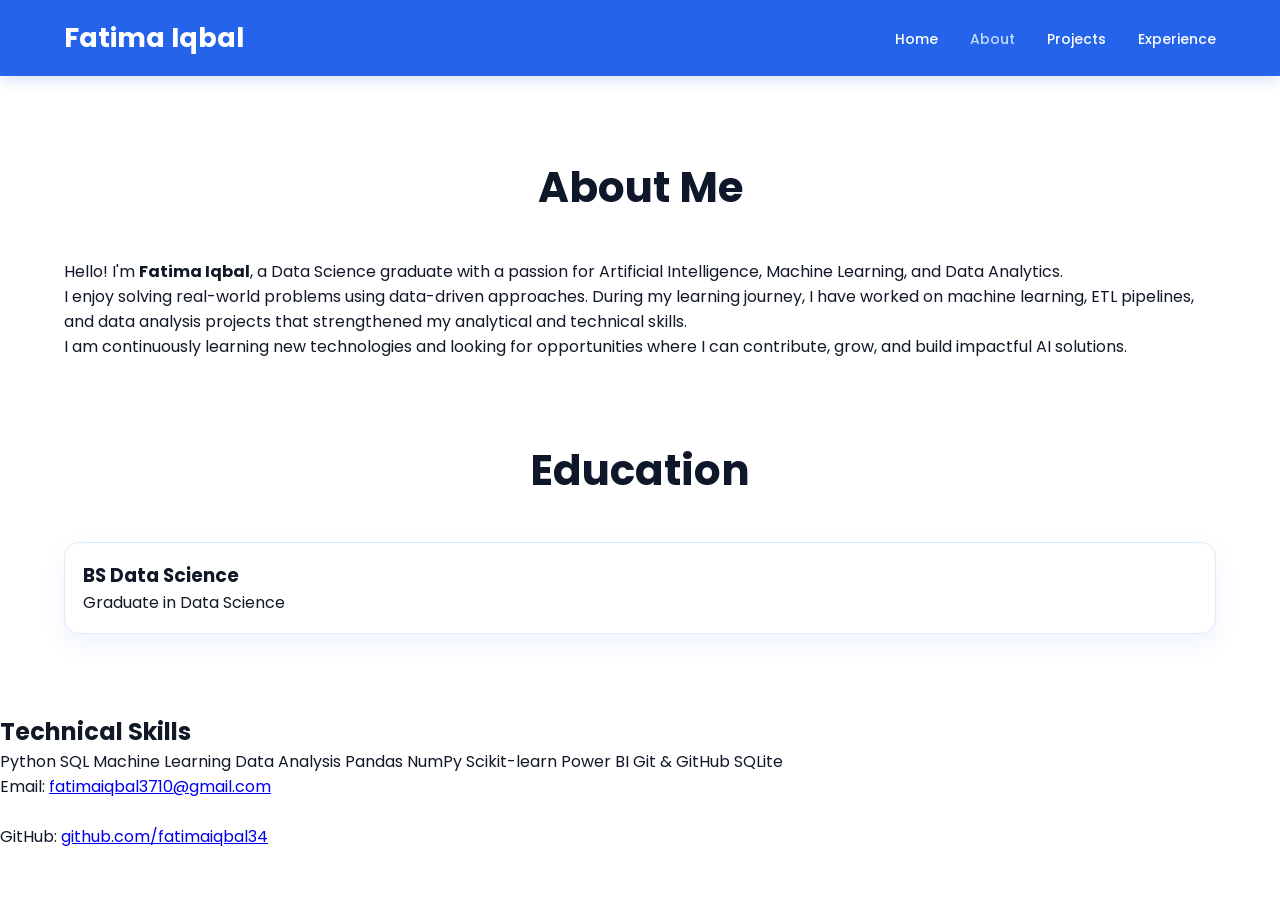
==== about.html @ f4e761d4 "Update about.html" ====
<!DOCTYPE html>
<html lang="en">
<head>
    <meta charset="UTF-8">
    <meta name="viewport" content="width=device-width, initial-scale=1.0">

    <title>About | Fatima Iqbal</title>

    <link rel="stylesheet" href="style.css">
</head>

<body>

<!-- ================= HEADER ================= -->

<header>
    <nav>

        <h2 class="logo">Fatima Iqbal</h2>

        <ul>
            <li>
                <a href="index.html">Home</a>
            </li>

            <li>
                <a href="about.html" class="active">About</a>
            </li>

            <li>
                <a href="projects.html">Projects</a>
            </li>

            <li>
                <a href="experience.html">Experience</a>
            </li>
        </ul>

    </nav>
</header>


<!-- ================= ABOUT ================= -->

<section class="about">

    <div class="about-content">

        <h1>About Me</h1>

        <p>
            Hello! I'm <strong>Fatima Iqbal</strong>, a Data Science graduate
            with a passion for Artificial Intelligence, Machine Learning,
            and Data Analytics.
        </p>

        <p>
            I enjoy solving real-world problems using data-driven approaches.
            During my learning journey, I have worked on machine learning,
            ETL pipelines, and data analysis projects that strengthened
            my analytical and technical skills.
        </p>

        <p>
            I am continuously learning new technologies and looking for
            opportunities where I can contribute, grow, and build impactful
            AI solutions.
        </p>

    </div>

</section>


<!-- ================= EDUCATION ================= -->

<section class="education">

    <h2>Education</h2>

    <div class="info-box">

        <h3>BS Data Science</h3>

        <p>Graduate in Data Science</p>

    </div>

</section>


<!-- ================= SKILLS ================= -->

<section class="skills-section">

    <h2>Technical Skills</h2>

    <div class="skill-container">

        <span>Python</span>
        <span>SQL</span>
        <span>Machine Learning</span>
        <span>Data Analysis</span>
        <span>Pandas</span>
        <span>NumPy</span>
        <span>Scikit-learn</span>
        <span>Power BI</span>
        <span>Git &amp; GitHub</span>
        <span>SQLite</span>

    </div>

</section>


<!-- ================= FOOTER ================= -->

<footer>

    <p>
        Email:
        <a href="mailto:fatimaiqbal3710@gmail.com">
            fatimaiqbal3710@gmail.com
        </a>

        <br><br>

        GitHub:
        <a href="https://github.com/fatimaiqbal34" target="_blank">
            github.com/fatimaiqbal34
        </a>
    </p>

</footer>

</body>
</html>
---- style.css ----
/* =====================================================
   FATIMA IQBAL - PORTFOLIO STYLE.CSS
   Clean Blue & White Professional Theme
===================================================== */

/* ================= GOOGLE FONT ================= */

@import url('https://fonts.googleapis.com/css2?family=Poppins:wght@300;400;500;600;700&display=swap');


/* ================= RESET ================= */

* {
    margin: 0;
    padding: 0;
    box-sizing: border-box;
    font-family: 'Poppins', sans-serif;
}

html {
    scroll-behavior: smooth;
}

body {
    background: #ffffff;
    color: #111827;
}


/* =====================================================
   NAVBAR
===================================================== */

header {
    background: #2563eb;
    position: sticky;
    top: 0;
    z-index: 1000;
    box-shadow: 0 3px 15px rgba(37, 99, 235, 0.20);
}

nav {
    width: 90%;
    max-width: 1200px;
    margin: auto;

    display: flex;
    justify-content: space-between;
    align-items: center;

    padding: 18px 0;
}

.logo {
    color: #ffffff;
    font-size: 27px;
    font-weight: 700;
    white-space: nowrap;
}

/* Navigation links */

nav ul,
.nav-links {
    display: flex;
    align-items: center;
    gap: 32px;

    list-style: none;
}

nav ul li a,
.nav-links a {
    color: #ffffff;
    text-decoration: none;
    font-weight: 500;
    font-size: 14px;

    transition: 0.3s ease;
}

nav ul li a:hover,
nav ul li a.active,
.nav-links a:hover,
.nav-links a.active {
    color: #bfdbfe;
}


/* =====================================================
   HERO
===================================================== */

.hero {
    width: 90%;
    max-width: 1200px;
    margin: 80px auto;

    display: flex;
    justify-content: space-between;
    align-items: center;

    gap: 60px;
}

.hero-text {
    flex: 1;
}

.hero-text h1 {
    font-size: 60px;
    color: #0f172a;
    margin-bottom: 15px;
}

.hero-text span {
    color: #2563eb;
}

.hero-text h3 {
    color: #475569;
    margin-bottom: 20px;
}

.hero-text p {
    color: #475569;
    line-height: 1.8;
    margin-bottom: 30px;
}


/* =====================================================
   BUTTON
===================================================== */

.btn {
    display: inline-block;

    padding: 14px 35px;

    background: #2563eb;
    color: #ffffff;

    text-decoration: none;

    border-radius: 8px;

    font-weight: 600;

    transition: 0.3s ease;
}

.btn:hover {
    background: #1d4ed8;
    transform: translateY(-2px);
}


/* =====================================================
   PROFILE
===================================================== */

.hero-image {
    display: flex;
    justify-content: center;
    align-items: center;
}

.profile-circle {
    width: 300px;
    height: 300px;

    border-radius: 50%;

    background: #2563eb;
    color: #ffffff;

    display: flex;
    justify-content: center;
    align-items: center;

    font-size: 90px;
    font-weight: bold;

    box-shadow: 0 15px 30px rgba(37, 99, 235, 0.30);
}


/* =====================================================
   GENERAL SECTIONS
===================================================== */

.featured,
.projects,
.about,
.education,
.skills,
.experience,
.why-me {
    width: 90%;
    max-width: 1200px;
    margin: 80px auto;
}

.featured h2,
.projects h1,
.about h1,
.education h2,
.skills h2,
.experience h2,
.why-me h2 {
    text-align: center;

    font-size: 42px;

    color: #0f172a;

    margin-bottom: 40px;
}


/* =====================================================
   CARDS
===================================================== */

.cards,
.project-grid {
    display: grid;

    grid-template-columns:
        repeat(auto-fit, minmax(280px, 1fr));

    gap: 30px;
}

.card,
.project-card,
.info-box {
    background: #ffffff;

    border: 1px solid #dbeafe;

    border-radius: 15px;

    padding: 18px;

    box-shadow: 0 10px 25px rgba(37, 99, 235, 0.08);

    transition: 0.3s ease;

    overflow: hidden;
}

.card:hover,
.project-card:hover {
    transform: translateY(-6px);

    box-shadow:
        0 15px 30px rgba(37, 99, 235, 0.18);
}

.card h3,
.project-card h3,
.project-card h2 {
    color: #2563eb;
    margin-bottom: 15px;
}

.card p,
.project-card p {
    color: #475569;
    line-height: 1.8;
}


/* =====================================================
   PROJECT IMAGES
===================================================== */

/*
   Images are kept at their natural 16:9 ratio.
   This prevents unnecessary cropping and keeps
   generated images looking sharp.
*/

.featured-project-image,
.project-card-image {
    width: calc(100% + 36px);

    aspect-ratio: 16 / 9;

    height: auto;

    object-fit: contain;

    object-position: center;

    display: block;

    margin: -18px -18px 18px -18px;

    border-radius: 10px;

    background: #f8fafc;
}


/* =====================================================
   WHY CHOOSE ME
===================================================== */

.why-me {
    text-align: center;
}

.why-grid {
    display: flex;

    justify-content: center;

    flex-wrap: wrap;

    gap: 30px;
}

.why-card {
    width: 320px;

    background: #ffffff;

    border: 1px solid #dbeafe;

    border-radius: 15px;

    padding: 30px;

    text-align: center;

    box-shadow:
        0 10px 25px rgba(37, 99, 235, 0.08);

    transition: 0.3s ease;
}

.why-card:hover {
    transform: translateY(-6px);

    box-shadow:
        0 15px 30px rgba(37, 99, 235, 0.18);
}

.why-card h3 {
    color: #2563eb;
    margin-bottom: 15px;
}

.why-card p {
    color: #475569;
    line-height: 1.7;
}


/* =====================================================
   PROJECT DETAIL
===================================================== */

.project-detail {
    width: 90%;
    max-width: 1000px;

    margin: 80px auto;

    text-align: center;
}

.project-detail h1 {
    font-size: 42px;

    color: #2563eb;

    margin-bottom: 20px;
}

.project-intro {
    max-width: 750px;

    margin: 0 auto 40px;

    color: #475569;

    line-height: 1.8;
}

.project-box {
    max-width: 900px;

    margin: 30px auto;

    padding: 35px;

    background: #ffffff;

    border: 1px solid #dbeafe;

    border-radius: 15px;

    box-shadow:
        0 10px 25px rgba(37, 99, 235, 0.08);

    text-align: left;
}

.project-box h2 {
    color: #2563eb;
    margin-bottom: 15px;
}

.project-box p,
.project-box li {
    color: #475569;
    line-height: 1.8;
}

.project-box ul {
    padding-left: 20px;
}

.project-box li {
    margin-bottom: 10px;
}


/* =====================================================
   SKILLS
===================================================== */

.skills {
    display: flex;

    flex-wrap: wrap;

    gap: 12px;

    margin-top: 15px;
}

.skills span {
    background: #2563eb;

    color: #ffffff;

    padding: 8px 15px;

    border-radius: 25px;

    font-size: 13px;

    font-weight: 500;
}


/* =====================================================
   PROJECT BUTTONS
===================================================== */

.project-buttons {
    display: flex;

    justify-content: center;

    align-items: center;

    gap: 20px;

    margin: 40px auto;
}

.project-buttons .btn {
    min-width: 210px;

    text-align: center;
}


/* =====================================================
   EXPERIENCE PAGE
===================================================== */

.experience-section {
    width: 90%;
    max-width: 1100px;

    margin: 0 auto;

    padding: 70px 0 80px;
}


/* Experience heading */

.section-heading {
    text-align: center;

    margin-bottom: 45px;
}

.section-heading h1 {
    font-size: 40px;

    font-weight: 700;

    color: #0f172a;

    margin-bottom: 10px;
}

.section-heading p {
    color: #6b7280;

    font-size: 15px;

    line-height: 1.7;

    max-width: 650px;

    margin: 0 auto;
}


/* Experience cards */

.experience-container {
    display: flex;

    flex-direction: column;

    gap: 24px;
}

.experience-card {
    background: #ffffff;

    padding: 28px 30px;

    border-radius: 15px;

    border: 1px solid #dbeafe;

    border-left: 4px solid #2563eb;

    box-shadow:
        0 8px 22px rgba(37, 99, 235, 0.07);

    transition: 0.3s ease;
}

.experience-card:hover {
    transform: translateY(-4px);

    box-shadow:
        0 12px 28px rgba(37, 99, 235, 0.13);
}


/* Experience card top */

.experience-top {
    display: flex;

    justify-content: space-between;

    align-items: flex-start;

    gap: 20px;

    margin-bottom: 16px;
}

.experience-top h2 {
    font-size: 21px;

    font-weight: 600;

    color: #111827;

    margin-bottom: 5px;
}

.experience-top h3 {
    font-size: 14px;

    font-weight: 500;

    color: #2563eb;
}

.experience-date {
    background: #eff6ff;

    color: #2563eb;

    padding: 6px 13px;

    border-radius: 20px;

    font-size: 12px;

    white-space: nowrap;
}


/* Experience text */

.experience-intro {
    color: #4b5563;

    font-size: 14px;

    line-height: 1.8;

    margin-bottom: 18px;
}

.experience-card h4 {
    color: #111827;

    font-size: 15px;

    margin-bottom: 9px;
}

.experience-card ul {
    padding-left: 19px;

    margin-bottom: 20px;
}

.experience-card li {
    color: #4b5563;

    font-size: 13px;

    line-height: 1.75;

    margin-bottom: 5px;
}


/* Experience skills */

.experience-card .skills {
    display: flex;

    flex-wrap: wrap;

    gap: 7px;

    margin-top: 5px;
}

.experience-card .skills span {
    background: #eff6ff;

    color: #2563eb;

    padding: 5px 11px;

    border-radius: 20px;

    font-size: 11px;
}


/* =====================================================
   EXPERIENCE FOOTER
===================================================== */

.experience-footer {
    background: #2563eb;

    color: #ffffff;

    padding: 42px 8% 18px;

    margin-top: 20px;
}

.experience-footer p,
.experience-footer h2,
.experience-footer h3 {
    color: #ffffff;
}

.experience-footer a {
    color: #ffffff;

    text-decoration: none;
}

.experience-footer a:hover {
    color: #dbeafe;
}

.experience-footer .footer-bottom {
    border-top:
        1px solid rgba(255, 255, 255, 0.35);
}

.experience-footer .footer-bottom p {
    color: #ffffff;
}


/* =====================================================
   RESPONSIVE
===================================================== */

@media (max-width: 768px) {

    /* Navbar */

    nav {
        flex-direction: column;

        gap: 12px;

        padding: 15px 0;
    }

    .logo {
        font-size: 24px;
    }

    nav ul,
    .nav-links {
        gap: 18px;

        flex-wrap: wrap;

        justify-content: center;
    }

    nav ul li a,
    .nav-links a {
        font-size: 13px;
    }


    /* Hero */

    .hero {
        flex-direction: column;

        text-align: center;

        margin: 55px auto;
    }

    .hero-text h1 {
        font-size: 42px;
    }

    .profile-circle {
        width: 220px;

        height: 220px;

        font-size: 70px;
    }


    /* Sections */

    .featured,
    .projects,
    .about,
    .education,
    .skills,
    .experience,
    .why-me {
        width: 90%;

        margin: 60px auto;
    }

    .featured h2,
    .projects h1,
    .about h1,
    .education h2,
    .skills h2,
    .experience h2,
    .why-me h2 {
        font-size: 34px;
    }


    /* Cards */

    .cards,
    .project-grid {
        grid-template-columns: 1fr;
    }


    /* Project images */

    .featured-project-image,
    .project-card-image {
        width: calc(100% + 36px);

        aspect-ratio: 16 / 9;

        height: auto;
    }


    /* =====================================================
   EXPERIENCE PAGE
===================================================== */

.experience-section {
    width: 90%;
    max-width: 1100px;
    margin: 0 auto;
    padding: 70px 0 80px;
}


/* ================= EXPERIENCE HEADER ================= */

.section-heading {
    text-align: center;
    margin-bottom: 45px;
}

.section-heading h1 {
    font-size: 40px;
    font-weight: 700;
    color: #0f172a;
    margin-bottom: 10px;
}

.section-heading p {
    color: #6b7280;
    font-size: 15px;
    line-height: 1.7;
    max-width: 650px;
    margin: 0 auto;
}


/* ================= EXPERIENCE CARDS ================= */

.experience-container {
    display: flex;
    flex-direction: column;
    gap: 24px;
}

.experience-card {
    background: #ffffff;
    padding: 28px 30px;
    border-radius: 15px;

    border: 1px solid #dbeafe;
    border-left: 4px solid #2563eb;

    box-shadow: 0 8px 22px rgba(37, 99, 235, 0.07);

    transition: 0.3s ease;
}

.experience-card:hover {
    transform: translateY(-4px);
    box-shadow: 0 12px 28px rgba(37, 99, 235, 0.13);
}


/* ================= CARD TOP ================= */

.experience-top {
    display: flex;
    justify-content: space-between;
    align-items: flex-start;

    gap: 20px;
    margin-bottom: 16px;
}

.experience-top h2 {
    font-size: 21px;
    font-weight: 600;
    color: #111827;
    margin-bottom: 5px;
}

.experience-top h3 {
    font-size: 14px;
    font-weight: 500;
    color: #2563eb;
}

.experience-date {
    background: #eff6ff;
    color: #2563eb;

    padding: 6px 13px;

    border-radius: 20px;

    font-size: 12px;
    white-space: nowrap;
}


/* ================= EXPERIENCE TEXT ================= */

.experience-intro {
    color: #4b5563;
    font-size: 14px;
    line-height: 1.8;
    margin-bottom: 18px;
}

.experience-card h4 {
    color: #111827;
    font-size: 15px;
    margin-bottom: 9px;
}

.experience-card ul {
    padding-left: 19px;
    margin-bottom: 20px;
}

.experience-card li {
    color: #4b5563;
    font-size: 13px;
    line-height: 1.75;
    margin-bottom: 5px;
}


/* ================= EXPERIENCE SKILLS ================= */

.experience-card .skills {
    display: flex;
    flex-wrap: wrap;
    gap: 7px;
    margin-top: 5px;
}

.experience-card .skills span {
    background: #eff6ff;
    color: #2563eb;

    padding: 5px 11px;

    border-radius: 20px;

    font-size: 11px;
}


/* =====================================================
   EXPERIENCE FOOTER
===================================================== */

.experience-footer {
    background: #2563eb !important;
    color: #ffffff !important;

    padding: 42px 8% 18px;
    margin-top: 20px;
}

.experience-footer h2,
.experience-footer h3,
.experience-footer p,
.experience-footer span {
    color: #ffffff !important;
}

.experience-footer a {
    color: #ffffff !important;
    text-decoration: none;
}

.experience-footer a:hover {
    color: #dbeafe !important;
}

.experience-footer .footer-bottom {
    border-top: 1px solid rgba(255, 255, 255, 0.35);
}

.experience-footer .footer-bottom p {
    color: #ffffff !important;
}


/* =====================================================
   EXPERIENCE PAGE - HEADER NAVIGATION
===================================================== */

header nav ul li a,
header .nav-links a {
    color: #ffffff !important;
}

header nav ul li a:hover,
header nav ul li a.active,
header .nav-links a:hover,
header .nav-links a.active {
    color: #ffffff !important;
}


/* =====================================================
   EXPERIENCE MOBILE
===================================================== */

@media (max-width: 700px) {

    .experience-section {
        width: 90%;
        padding: 55px 0 65px;
    }

    .section-heading h1 {
        font-size: 34px;
    }

    .experience-card {
        padding: 23px;
    }

    .experience-top {
        flex-direction: column;
    }

    .experience-date {
        align-self: flex-start;
    }

    .experience-footer {
        padding: 35px 20px 18px;
    }
}
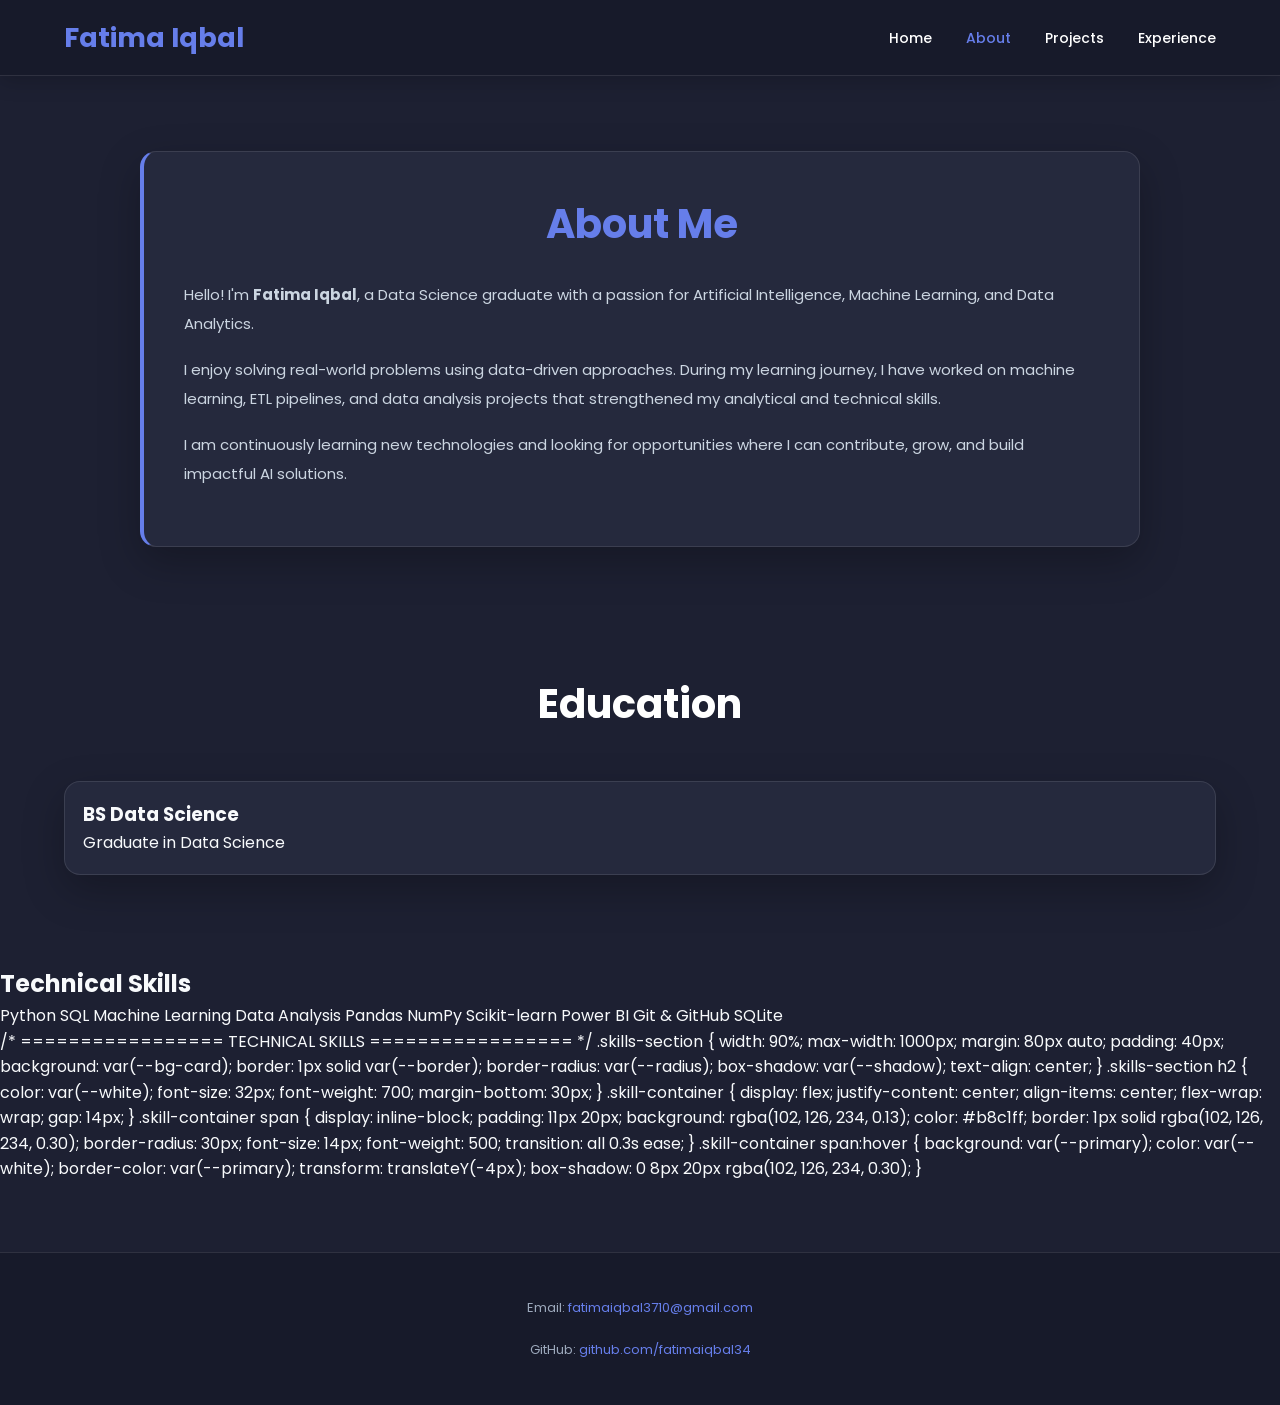
==== commit e6e45fe4: "Update about.html" ====
--- a/about.html
+++ b/about.html
@@ -111,6 +111,76 @@
     </div>
 
 </section>
+    /* ================= TECHNICAL SKILLS ================= */
+
+.skills-section {
+    width: 90%;
+    max-width: 1000px;
+
+    margin: 80px auto;
+
+    padding: 40px;
+
+    background: var(--bg-card);
+
+    border: 1px solid var(--border);
+    border-radius: var(--radius);
+
+    box-shadow: var(--shadow);
+
+    text-align: center;
+}
+
+.skills-section h2 {
+    color: var(--white);
+
+    font-size: 32px;
+    font-weight: 700;
+
+    margin-bottom: 30px;
+}
+
+.skill-container {
+    display: flex;
+
+    justify-content: center;
+    align-items: center;
+
+    flex-wrap: wrap;
+
+    gap: 14px;
+}
+
+.skill-container span {
+    display: inline-block;
+
+    padding: 11px 20px;
+
+    background: rgba(102, 126, 234, 0.13);
+
+    color: #b8c1ff;
+
+    border: 1px solid rgba(102, 126, 234, 0.30);
+
+    border-radius: 30px;
+
+    font-size: 14px;
+    font-weight: 500;
+
+    transition: all 0.3s ease;
+}
+
+.skill-container span:hover {
+    background: var(--primary);
+
+    color: var(--white);
+
+    border-color: var(--primary);
+
+    transform: translateY(-4px);
+
+    box-shadow: 0 8px 20px rgba(102, 126, 234, 0.30);
+}
 
 
 <!-- ================= FOOTER ================= -->
--- a/style.css
+++ b/style.css
@@ -1,11 +1,37 @@
 /* =====================================================
-   FATIMA IQBAL - PORTFOLIO STYLE.CSS
-   Clean Blue & White Professional Theme
+   FATIMA IQBAL - DATA SCIENCE / AI PORTFOLIO
+   DARK NAVY + BLUE/PURPLE MODERN THEME
 ===================================================== */
 
 /* ================= GOOGLE FONT ================= */
 
 @import url('https://fonts.googleapis.com/css2?family=Poppins:wght@300;400;500;600;700&display=swap');
+
+
+/* ================= ROOT ================= */
+
+:root {
+    --bg: #1d2032;
+    --bg-dark: #171a2a;
+    --bg-card: #25293d;
+    --bg-card-hover: #2b3047;
+
+    --primary: #667eea;
+    --primary-dark: #586ed8;
+    --secondary: #8b7cf6;
+
+    --white: #ffffff;
+    --text: #f8fafc;
+    --text-light: #cbd5e1;
+    --text-muted: #9ca8bb;
+
+    --border: rgba(255, 255, 255, 0.10);
+
+    --shadow: 0 15px 40px rgba(0, 0, 0, 0.25);
+    --shadow-blue: 0 15px 35px rgba(102, 126, 234, 0.18);
+
+    --radius: 16px;
+}
 
 
 /* ================= RESET ================= */
@@ -22,21 +48,24 @@
 }
 
 body {
-    background: #ffffff;
-    color: #111827;
-}
-
-
-/* =====================================================
-   NAVBAR
-===================================================== */
+    background: var(--bg);
+    color: var(--text);
+    line-height: 1.6;
+}
+
+
+/* ================= NAVBAR ================= */
 
 header {
-    background: #2563eb;
+    width: 100%;
+    background: var(--bg-dark);
     position: sticky;
     top: 0;
     z-index: 1000;
-    box-shadow: 0 3px 15px rgba(37, 99, 235, 0.20);
+
+    border-bottom: 1px solid var(--border);
+
+    box-shadow: 0 5px 20px rgba(0, 0, 0, 0.18);
 }
 
 nav {
@@ -44,37 +73,39 @@
     max-width: 1200px;
     margin: auto;
 
+    min-height: 75px;
+
     display: flex;
     justify-content: space-between;
     align-items: center;
-
-    padding: 18px 0;
 }
 
 .logo {
-    color: #ffffff;
+    color: var(--primary);
     font-size: 27px;
     font-weight: 700;
     white-space: nowrap;
 }
 
-/* Navigation links */
+
+/* Navigation */
 
 nav ul,
 .nav-links {
     display: flex;
     align-items: center;
-    gap: 32px;
+    gap: 34px;
 
     list-style: none;
 }
 
 nav ul li a,
 .nav-links a {
-    color: #ffffff;
+    color: var(--white) !important;
     text-decoration: none;
+
+    font-size: 14px;
     font-weight: 500;
-    font-size: 14px;
 
     transition: 0.3s ease;
 }
@@ -83,24 +114,25 @@
 nav ul li a.active,
 .nav-links a:hover,
 .nav-links a.active {
-    color: #bfdbfe;
-}
-
-
-/* =====================================================
-   HERO
-===================================================== */
+    color: var(--primary) !important;
+}
+
+
+/* ================= HERO ================= */
 
 .hero {
     width: 90%;
     max-width: 1200px;
-    margin: 80px auto;
+
+    min-height: 650px;
+
+    margin: 0 auto;
 
     display: flex;
     justify-content: space-between;
     align-items: center;
 
-    gap: 60px;
+    gap: 70px;
 }
 
 .hero-text {
@@ -108,59 +140,46 @@
 }
 
 .hero-text h1 {
-    font-size: 60px;
-    color: #0f172a;
-    margin-bottom: 15px;
-}
-
-.hero-text span {
-    color: #2563eb;
+    color: var(--white);
+
+    font-size: clamp(42px, 5vw, 64px);
+    font-weight: 700;
+
+    line-height: 1.12;
+
+    margin-bottom: 20px;
+}
+
+.hero-text h1 span {
+    color: var(--primary);
 }
 
 .hero-text h3 {
-    color: #475569;
+    color: var(--text-light);
+
+    font-size: 21px;
+    font-weight: 500;
+
     margin-bottom: 20px;
 }
 
 .hero-text p {
-    color: #475569;
+    max-width: 650px;
+
+    color: var(--text-muted);
+
+    font-size: 16px;
     line-height: 1.8;
+
     margin-bottom: 30px;
 }
 
 
-/* =====================================================
-   BUTTON
-===================================================== */
-
-.btn {
-    display: inline-block;
-
-    padding: 14px 35px;
-
-    background: #2563eb;
-    color: #ffffff;
-
-    text-decoration: none;
-
-    border-radius: 8px;
-
-    font-weight: 600;
-
-    transition: 0.3s ease;
-}
-
-.btn:hover {
-    background: #1d4ed8;
-    transform: translateY(-2px);
-}
-
-
-/* =====================================================
-   PROFILE
-===================================================== */
+/* ================= HERO IMAGE ================= */
 
 .hero-image {
+    flex: 1;
+
     display: flex;
     justify-content: center;
     align-items: center;
@@ -172,23 +191,63 @@
 
     border-radius: 50%;
 
-    background: #2563eb;
-    color: #ffffff;
+    background:
+        radial-gradient(
+            circle at 35% 30%,
+            #707fea,
+            #667eea 45%,
+            #4f5fc5 100%
+        );
+
+    color: var(--white);
 
     display: flex;
     justify-content: center;
     align-items: center;
 
     font-size: 90px;
-    font-weight: bold;
-
-    box-shadow: 0 15px 30px rgba(37, 99, 235, 0.30);
-}
-
-
-/* =====================================================
-   GENERAL SECTIONS
-===================================================== */
+    font-weight: 700;
+
+    box-shadow:
+        0 20px 50px rgba(102, 126, 234, 0.28);
+
+    border: 1px solid rgba(255, 255, 255, 0.12);
+}
+
+
+/* ================= BUTTON ================= */
+
+.btn {
+    display: inline-block;
+
+    padding: 13px 28px;
+
+    background: var(--primary);
+    color: var(--white);
+
+    text-decoration: none;
+
+    border-radius: 8px;
+
+    font-size: 14px;
+    font-weight: 600;
+
+    transition: 0.3s ease;
+
+    box-shadow: 0 8px 20px rgba(102, 126, 234, 0.18);
+}
+
+.btn:hover {
+    background: var(--primary-dark);
+
+    transform: translateY(-3px);
+
+    box-shadow:
+        0 12px 25px rgba(102, 126, 234, 0.28);
+}
+
+
+/* ================= GENERAL SECTIONS ================= */
 
 .featured,
 .projects,
@@ -199,7 +258,8 @@
 .why-me {
     width: 90%;
     max-width: 1200px;
-    margin: 80px auto;
+
+    margin: 90px auto;
 }
 
 .featured h2,
@@ -211,17 +271,16 @@
 .why-me h2 {
     text-align: center;
 
-    font-size: 42px;
-
-    color: #0f172a;
-
-    margin-bottom: 40px;
-}
-
-
-/* =====================================================
-   CARDS
-===================================================== */
+    color: var(--white);
+
+    font-size: 40px;
+    font-weight: 700;
+
+    margin-bottom: 45px;
+}
+
+
+/* ================= CARDS ================= */
 
 .cards,
 .project-grid {
@@ -230,21 +289,21 @@
     grid-template-columns:
         repeat(auto-fit, minmax(280px, 1fr));
 
-    gap: 30px;
+    gap: 28px;
 }
 
 .card,
 .project-card,
 .info-box {
-    background: #ffffff;
-
-    border: 1px solid #dbeafe;
-
-    border-radius: 15px;
+    background: var(--bg-card);
+
+    border: 1px solid var(--border);
+
+    border-radius: var(--radius);
 
     padding: 18px;
 
-    box-shadow: 0 10px 25px rgba(37, 99, 235, 0.08);
+    box-shadow: var(--shadow);
 
     transition: 0.3s ease;
 
@@ -255,59 +314,73 @@
 .project-card:hover {
     transform: translateY(-6px);
 
-    box-shadow:
-        0 15px 30px rgba(37, 99, 235, 0.18);
+    background: var(--bg-card-hover);
+
+    border-color: rgba(102, 126, 234, 0.35);
+
+    box-shadow: var(--shadow-blue);
 }
 
 .card h3,
 .project-card h3,
 .project-card h2 {
-    color: #2563eb;
-    margin-bottom: 15px;
+    color: var(--primary);
+
+    font-size: 20px;
+
+    margin-bottom: 12px;
 }
 
 .card p,
 .project-card p {
-    color: #475569;
+    color: var(--text-light);
+
+    font-size: 14px;
+
     line-height: 1.8;
 }
 
 
 /* =====================================================
    PROJECT IMAGES
+   IMPORTANT:
+   - No forced low-resolution rendering
+   - No unnecessary cropping
+   - No object-fit distortion
+   - Original image ratio preserved
 ===================================================== */
-
-/*
-   Images are kept at their natural 16:9 ratio.
-   This prevents unnecessary cropping and keeps
-   generated images looking sharp.
-*/
 
 .featured-project-image,
 .project-card-image {
     width: calc(100% + 36px);
 
-    aspect-ratio: 16 / 9;
-
     height: auto;
 
-    object-fit: contain;
+    max-width: none;
+
+    display: block;
+
+    object-fit: initial;
 
     object-position: center;
 
-    display: block;
-
     margin: -18px -18px 18px -18px;
 
-    border-radius: 10px;
-
-    background: #f8fafc;
-}
-
-
-/* =====================================================
-   WHY CHOOSE ME
-===================================================== */
+    border-radius: 12px;
+
+    background: transparent;
+}
+
+
+/* Prevent blurry image scaling */
+
+.featured-project-image,
+.project-card-image {
+    image-rendering: auto;
+}
+
+
+/* ================= WHY ME ================= */
 
 .why-me {
     text-align: center;
@@ -320,24 +393,23 @@
 
     flex-wrap: wrap;
 
-    gap: 30px;
+    gap: 28px;
 }
 
 .why-card {
     width: 320px;
 
-    background: #ffffff;
-
-    border: 1px solid #dbeafe;
-
-    border-radius: 15px;
+    background: var(--bg-card);
+
+    border: 1px solid var(--border);
+
+    border-radius: var(--radius);
 
     padding: 30px;
 
     text-align: center;
 
-    box-shadow:
-        0 10px 25px rgba(37, 99, 235, 0.08);
+    box-shadow: var(--shadow);
 
     transition: 0.3s ease;
 }
@@ -345,30 +417,33 @@
 .why-card:hover {
     transform: translateY(-6px);
 
-    box-shadow:
-        0 15px 30px rgba(37, 99, 235, 0.18);
+    background: var(--bg-card-hover);
+
+    border-color: rgba(102, 126, 234, 0.35);
 }
 
 .why-card h3 {
-    color: #2563eb;
-    margin-bottom: 15px;
+    color: var(--primary);
+
+    margin-bottom: 13px;
 }
 
 .why-card p {
-    color: #475569;
+    color: var(--text-light);
+
     line-height: 1.7;
-}
-
-
-/* =====================================================
-   PROJECT DETAIL
-===================================================== */
+
+    font-size: 14px;
+}
+
+
+/* ================= PROJECT DETAIL ================= */
 
 .project-detail {
     width: 90%;
     max-width: 1000px;
 
-    margin: 80px auto;
+    margin: 90px auto;
 
     text-align: center;
 }
@@ -376,7 +451,7 @@
 .project-detail h1 {
     font-size: 42px;
 
-    color: #2563eb;
+    color: var(--primary);
 
     margin-bottom: 20px;
 }
@@ -386,7 +461,7 @@
 
     margin: 0 auto 40px;
 
-    color: #475569;
+    color: var(--text-muted);
 
     line-height: 1.8;
 }
@@ -398,26 +473,27 @@
 
     padding: 35px;
 
-    background: #ffffff;
-
-    border: 1px solid #dbeafe;
-
-    border-radius: 15px;
-
-    box-shadow:
-        0 10px 25px rgba(37, 99, 235, 0.08);
+    background: var(--bg-card);
+
+    border: 1px solid var(--border);
+
+    border-radius: var(--radius);
+
+    box-shadow: var(--shadow);
 
     text-align: left;
 }
 
 .project-box h2 {
-    color: #2563eb;
+    color: var(--primary);
+
     margin-bottom: 15px;
 }
 
 .project-box p,
 .project-box li {
-    color: #475569;
+    color: var(--text-light);
+
     line-height: 1.8;
 }
 
@@ -430,38 +506,62 @@
 }
 
 
-/* =====================================================
-   SKILLS
-===================================================== */
+/* ================= TECHNICAL SKILLS ================= */
 
 .skills {
-    display: flex;
-
-    flex-wrap: wrap;
-
-    gap: 12px;
-
-    margin-top: 15px;
+    width: 90%;
+    max-width: 1000px;
+
+    margin: 70px auto;
+    padding: 40px 35px;
+
+    background: var(--bg-card);
+    border: 1px solid var(--border);
+    border-radius: var(--radius);
+
+    box-shadow: var(--shadow);
+
+    text-align: center;
+}
+
+.skills h2 {
+    color: var(--white);
+    font-size: 30px;
+    margin-bottom: 30px;
 }
 
 .skills span {
-    background: #2563eb;
-
-    color: #ffffff;
-
-    padding: 8px 15px;
-
-    border-radius: 25px;
-
-    font-size: 13px;
-
+    display: inline-flex;
+    align-items: center;
+    justify-content: center;
+
+    margin: 7px;
+    padding: 10px 18px;
+
+    background: rgba(102, 126, 234, 0.13);
+    color: #b8c1ff;
+
+    border: 1px solid rgba(102, 126, 234, 0.30);
+    border-radius: 30px;
+
+    font-size: 14px;
     font-weight: 500;
-}
-
-
-/* =====================================================
-   PROJECT BUTTONS
-===================================================== */
+
+    transition: all 0.3s ease;
+}
+
+.skills span:hover {
+    background: var(--primary);
+    color: var(--white);
+
+    border-color: var(--primary);
+
+    transform: translateY(-4px);
+
+    box-shadow: 0 8px 20px rgba(102, 126, 234, 0.25);
+}
+
+/* ================= PROJECT BUTTONS ================= */
 
 .project-buttons {
     display: flex;
@@ -476,7 +576,7 @@
 }
 
 .project-buttons .btn {
-    min-width: 210px;
+    min-width: 190px;
 
     text-align: center;
 }
@@ -492,7 +592,7 @@
 
     margin: 0 auto;
 
-    padding: 70px 0 80px;
+    padding: 75px 0 90px;
 }
 
 
@@ -501,7 +601,7 @@
 .section-heading {
     text-align: center;
 
-    margin-bottom: 45px;
+    margin-bottom: 48px;
 }
 
 .section-heading h1 {
@@ -509,13 +609,13 @@
 
     font-weight: 700;
 
-    color: #0f172a;
+    color: var(--white);
 
     margin-bottom: 10px;
 }
 
 .section-heading p {
-    color: #6b7280;
+    color: var(--text-muted);
 
     font-size: 15px;
 
@@ -538,18 +638,17 @@
 }
 
 .experience-card {
-    background: #ffffff;
-
-    padding: 28px 30px;
-
-    border-radius: 15px;
-
-    border: 1px solid #dbeafe;
-
-    border-left: 4px solid #2563eb;
-
-    box-shadow:
-        0 8px 22px rgba(37, 99, 235, 0.07);
+    background: var(--bg-card);
+
+    padding: 30px;
+
+    border-radius: var(--radius);
+
+    border: 1px solid var(--border);
+
+    border-left: 4px solid var(--primary);
+
+    box-shadow: var(--shadow);
 
     transition: 0.3s ease;
 }
@@ -557,12 +656,15 @@
 .experience-card:hover {
     transform: translateY(-4px);
 
-    box-shadow:
-        0 12px 28px rgba(37, 99, 235, 0.13);
-}
-
-
-/* Experience card top */
+    background: var(--bg-card-hover);
+
+    border-left-color: var(--secondary);
+
+    box-shadow: var(--shadow-blue);
+}
+
+
+/* Experience top */
 
 .experience-top {
     display: flex;
@@ -581,7 +683,7 @@
 
     font-weight: 600;
 
-    color: #111827;
+    color: var(--white);
 
     margin-bottom: 5px;
 }
@@ -591,13 +693,15 @@
 
     font-weight: 500;
 
-    color: #2563eb;
+    color: var(--primary);
 }
 
 .experience-date {
-    background: #eff6ff;
-
-    color: #2563eb;
+    background: rgba(102, 126, 234, 0.13);
+
+    color: #b4beff;
+
+    border: 1px solid rgba(102, 126, 234, 0.18);
 
     padding: 6px 13px;
 
@@ -612,7 +716,7 @@
 /* Experience text */
 
 .experience-intro {
-    color: #4b5563;
+    color: var(--text-light);
 
     font-size: 14px;
 
@@ -622,7 +726,7 @@
 }
 
 .experience-card h4 {
-    color: #111827;
+    color: var(--white);
 
     font-size: 15px;
 
@@ -636,7 +740,7 @@
 }
 
 .experience-card li {
-    color: #4b5563;
+    color: var(--text-light);
 
     font-size: 13px;
 
@@ -659,9 +763,11 @@
 }
 
 .experience-card .skills span {
-    background: #eff6ff;
-
-    color: #2563eb;
+    background: rgba(102, 126, 234, 0.13);
+
+    color: #b4beff;
+
+    border: 1px solid rgba(102, 126, 234, 0.18);
 
     padding: 5px 11px;
 
@@ -672,378 +778,93 @@
 
 
 /* =====================================================
-   EXPERIENCE FOOTER
+   ABOUT PAGE
 ===================================================== */
 
-.experience-footer {
-    background: #2563eb;
-
-    color: #ffffff;
-
-    padding: 42px 8% 18px;
-
-    margin-top: 20px;
-}
-
-.experience-footer p,
-.experience-footer h2,
-.experience-footer h3 {
-    color: #ffffff;
-}
-
-.experience-footer a {
-    color: #ffffff;
-
+.about {
+    width: 90%;
+    max-width: 1000px;
+
+    margin: 0 auto;
+
+    padding: 75px 0 35px;
+}
+
+.about-content {
+    background: var(--bg-card);
+
+    border: 1px solid var(--border);
+
+    border-left: 4px solid var(--primary);
+
+    border-radius: var(--radius);
+
+    padding: 40px;
+
+    box-shadow: var(--shadow);
+}
+
+.about-content h1 {
+    color: var(--primary);
+
+    font-size: 40px;
+
+    margin-bottom: 25px;
+}
+
+.about-content p {
+    color: var(--text-light);
+
+    font-size: 15px;
+
+    line-height: 1.9;
+
+    margin-bottom: 18px;
+}
+/* ================= FOOTER ================= */
+
+footer {
+    width: 100%;
+    margin: 70px 0 0 0;
+    padding: 40px 20px;
+
+    background: var(--bg-dark);
+    border-top: 1px solid var(--border);
+
+    text-align: center !important;
+
+    display: flex;
+    flex-direction: column;
+    align-items: center;
+    justify-content: center;
+}
+
+footer h3,
+footer p {
+    width: 100%;
+    margin-left: auto;
+    margin-right: auto;
+    text-align: center !important;
+}
+
+footer h3 {
+    color: var(--white);
+    font-size: 22px;
+    margin-bottom: 8px;
+}
+
+footer p {
+    color: var(--text-muted);
+    font-size: 13px;
+    margin-top: 5px;
+    margin-bottom: 5px;
+}
+
+footer a {
+    color: var(--primary);
     text-decoration: none;
 }
 
-.experience-footer a:hover {
-    color: #dbeafe;
-}
-
-.experience-footer .footer-bottom {
-    border-top:
-        1px solid rgba(255, 255, 255, 0.35);
-}
-
-.experience-footer .footer-bottom p {
-    color: #ffffff;
-}
-
-
-/* =====================================================
-   RESPONSIVE
-===================================================== */
-
-@media (max-width: 768px) {
-
-    /* Navbar */
-
-    nav {
-        flex-direction: column;
-
-        gap: 12px;
-
-        padding: 15px 0;
-    }
-
-    .logo {
-        font-size: 24px;
-    }
-
-    nav ul,
-    .nav-links {
-        gap: 18px;
-
-        flex-wrap: wrap;
-
-        justify-content: center;
-    }
-
-    nav ul li a,
-    .nav-links a {
-        font-size: 13px;
-    }
-
-
-    /* Hero */
-
-    .hero {
-        flex-direction: column;
-
-        text-align: center;
-
-        margin: 55px auto;
-    }
-
-    .hero-text h1 {
-        font-size: 42px;
-    }
-
-    .profile-circle {
-        width: 220px;
-
-        height: 220px;
-
-        font-size: 70px;
-    }
-
-
-    /* Sections */
-
-    .featured,
-    .projects,
-    .about,
-    .education,
-    .skills,
-    .experience,
-    .why-me {
-        width: 90%;
-
-        margin: 60px auto;
-    }
-
-    .featured h2,
-    .projects h1,
-    .about h1,
-    .education h2,
-    .skills h2,
-    .experience h2,
-    .why-me h2 {
-        font-size: 34px;
-    }
-
-
-    /* Cards */
-
-    .cards,
-    .project-grid {
-        grid-template-columns: 1fr;
-    }
-
-
-    /* Project images */
-
-    .featured-project-image,
-    .project-card-image {
-        width: calc(100% + 36px);
-
-        aspect-ratio: 16 / 9;
-
-        height: auto;
-    }
-
-
-    /* =====================================================
-   EXPERIENCE PAGE
-===================================================== */
-
-.experience-section {
-    width: 90%;
-    max-width: 1100px;
-    margin: 0 auto;
-    padding: 70px 0 80px;
-}
-
-
-/* ================= EXPERIENCE HEADER ================= */
-
-.section-heading {
-    text-align: center;
-    margin-bottom: 45px;
-}
-
-.section-heading h1 {
-    font-size: 40px;
-    font-weight: 700;
-    color: #0f172a;
-    margin-bottom: 10px;
-}
-
-.section-heading p {
-    color: #6b7280;
-    font-size: 15px;
-    line-height: 1.7;
-    max-width: 650px;
-    margin: 0 auto;
-}
-
-
-/* ================= EXPERIENCE CARDS ================= */
-
-.experience-container {
-    display: flex;
-    flex-direction: column;
-    gap: 24px;
-}
-
-.experience-card {
-    background: #ffffff;
-    padding: 28px 30px;
-    border-radius: 15px;
-
-    border: 1px solid #dbeafe;
-    border-left: 4px solid #2563eb;
-
-    box-shadow: 0 8px 22px rgba(37, 99, 235, 0.07);
-
-    transition: 0.3s ease;
-}
-
-.experience-card:hover {
-    transform: translateY(-4px);
-    box-shadow: 0 12px 28px rgba(37, 99, 235, 0.13);
-}
-
-
-/* ================= CARD TOP ================= */
-
-.experience-top {
-    display: flex;
-    justify-content: space-between;
-    align-items: flex-start;
-
-    gap: 20px;
-    margin-bottom: 16px;
-}
-
-.experience-top h2 {
-    font-size: 21px;
-    font-weight: 600;
-    color: #111827;
-    margin-bottom: 5px;
-}
-
-.experience-top h3 {
-    font-size: 14px;
-    font-weight: 500;
-    color: #2563eb;
-}
-
-.experience-date {
-    background: #eff6ff;
-    color: #2563eb;
-
-    padding: 6px 13px;
-
-    border-radius: 20px;
-
-    font-size: 12px;
-    white-space: nowrap;
-}
-
-
-/* ================= EXPERIENCE TEXT ================= */
-
-.experience-intro {
-    color: #4b5563;
-    font-size: 14px;
-    line-height: 1.8;
-    margin-bottom: 18px;
-}
-
-.experience-card h4 {
-    color: #111827;
-    font-size: 15px;
-    margin-bottom: 9px;
-}
-
-.experience-card ul {
-    padding-left: 19px;
-    margin-bottom: 20px;
-}
-
-.experience-card li {
-    color: #4b5563;
-    font-size: 13px;
-    line-height: 1.75;
-    margin-bottom: 5px;
-}
-
-
-/* ================= EXPERIENCE SKILLS ================= */
-
-.experience-card .skills {
-    display: flex;
-    flex-wrap: wrap;
-    gap: 7px;
-    margin-top: 5px;
-}
-
-.experience-card .skills span {
-    background: #eff6ff;
-    color: #2563eb;
-
-    padding: 5px 11px;
-
-    border-radius: 20px;
-
-    font-size: 11px;
-}
-
-
-/* =====================================================
-   EXPERIENCE FOOTER
-===================================================== */
-
-.experience-footer {
-    background: #2563eb !important;
-    color: #ffffff !important;
-
-    padding: 42px 8% 18px;
-    margin-top: 20px;
-}
-
-.experience-footer h2,
-.experience-footer h3,
-.experience-footer p,
-.experience-footer span {
-    color: #ffffff !important;
-}
-
-.experience-footer a {
-    color: #ffffff !important;
-    text-decoration: none;
-}
-
-.experience-footer a:hover {
-    color: #dbeafe !important;
-}
-
-.experience-footer .footer-bottom {
-    border-top: 1px solid rgba(255, 255, 255, 0.35);
-}
-
-.experience-footer .footer-bottom p {
-    color: #ffffff !important;
-}
-
-
-/* =====================================================
-   EXPERIENCE PAGE - HEADER NAVIGATION
-===================================================== */
-
-header nav ul li a,
-header .nav-links a {
-    color: #ffffff !important;
-}
-
-header nav ul li a:hover,
-header nav ul li a.active,
-header .nav-links a:hover,
-header .nav-links a.active {
-    color: #ffffff !important;
-}
-
-
-/* =====================================================
-   EXPERIENCE MOBILE
-===================================================== */
-
-@media (max-width: 700px) {
-
-    .experience-section {
-        width: 90%;
-        padding: 55px 0 65px;
-    }
-
-    .section-heading h1 {
-        font-size: 34px;
-    }
-
-    .experience-card {
-        padding: 23px;
-    }
-
-    .experience-top {
-        flex-direction: column;
-    }
-
-    .experience-date {
-        align-self: flex-start;
-    }
-
-    .experience-footer {
-        padding: 35px 20px 18px;
-    }
-}
+footer a:hover {
+    color: var(--secondary);
+}
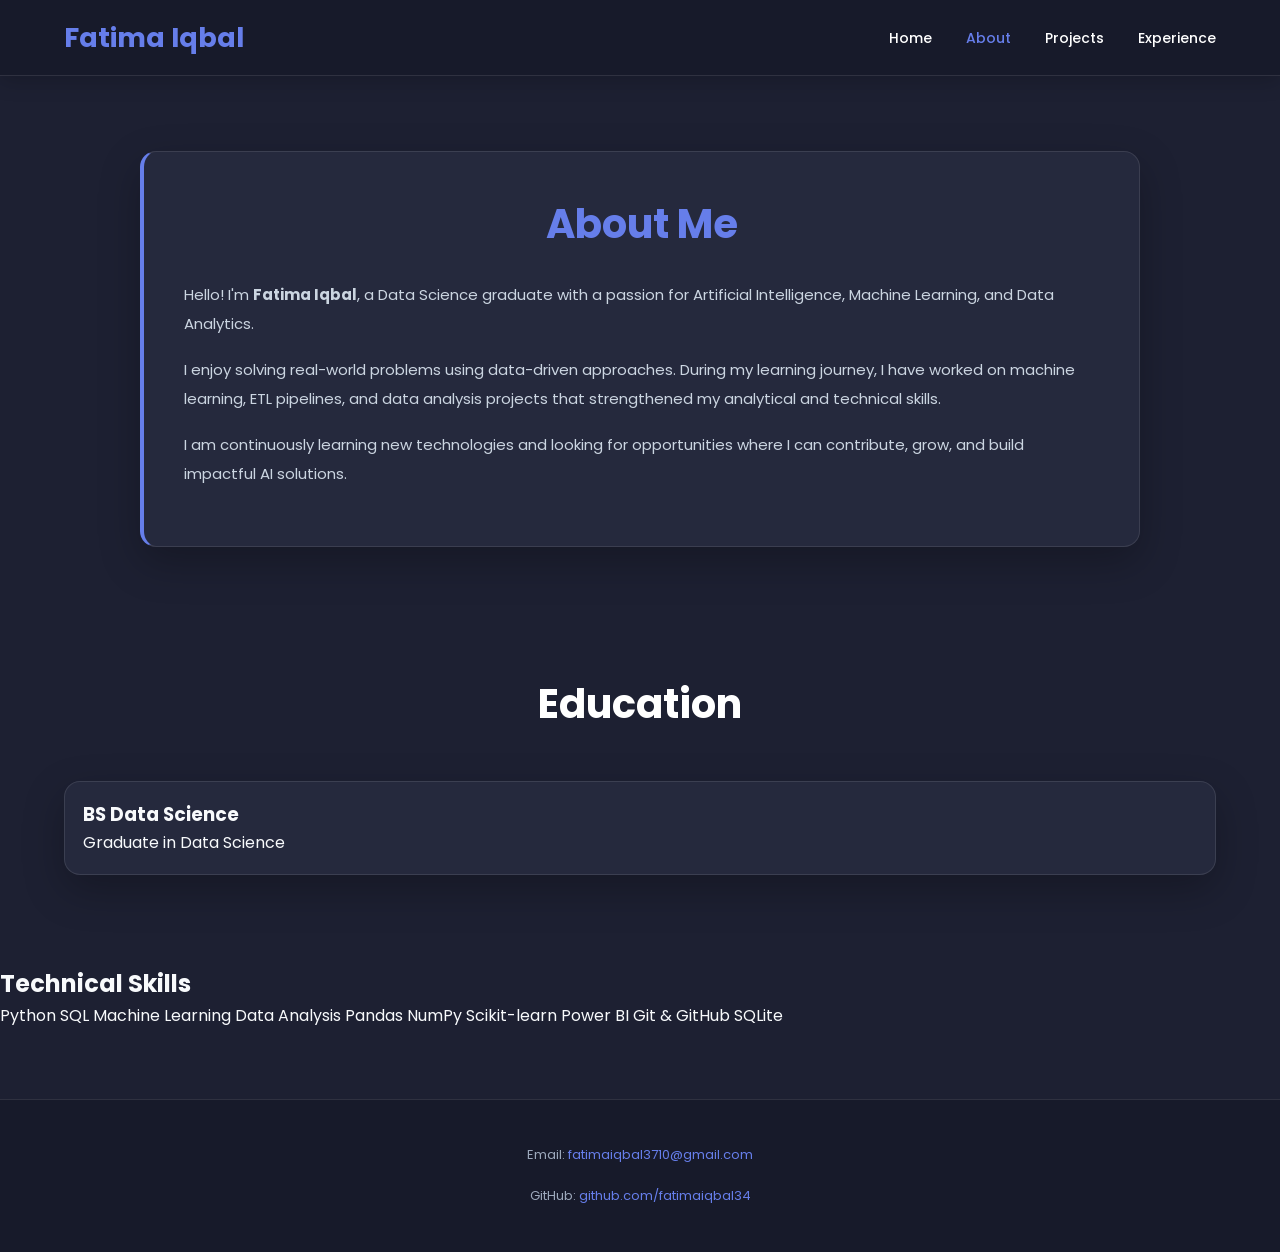
==== commit 834043a9: "Update about.html" ====
--- a/about.html
+++ b/about.html
@@ -1,5 +1,6 @@
 <!DOCTYPE html>
 <html lang="en">
+
 <head>
     <meta charset="UTF-8">
     <meta name="viewport" content="width=device-width, initial-scale=1.0">
@@ -111,76 +112,6 @@
     </div>
 
 </section>
-    /* ================= TECHNICAL SKILLS ================= */
-
-.skills-section {
-    width: 90%;
-    max-width: 1000px;
-
-    margin: 80px auto;
-
-    padding: 40px;
-
-    background: var(--bg-card);
-
-    border: 1px solid var(--border);
-    border-radius: var(--radius);
-
-    box-shadow: var(--shadow);
-
-    text-align: center;
-}
-
-.skills-section h2 {
-    color: var(--white);
-
-    font-size: 32px;
-    font-weight: 700;
-
-    margin-bottom: 30px;
-}
-
-.skill-container {
-    display: flex;
-
-    justify-content: center;
-    align-items: center;
-
-    flex-wrap: wrap;
-
-    gap: 14px;
-}
-
-.skill-container span {
-    display: inline-block;
-
-    padding: 11px 20px;
-
-    background: rgba(102, 126, 234, 0.13);
-
-    color: #b8c1ff;
-
-    border: 1px solid rgba(102, 126, 234, 0.30);
-
-    border-radius: 30px;
-
-    font-size: 14px;
-    font-weight: 500;
-
-    transition: all 0.3s ease;
-}
-
-.skill-container span:hover {
-    background: var(--primary);
-
-    color: var(--white);
-
-    border-color: var(--primary);
-
-    transform: translateY(-4px);
-
-    box-shadow: 0 8px 20px rgba(102, 126, 234, 0.30);
-}
 
 
 <!-- ================= FOOTER ================= -->
@@ -203,5 +134,6 @@
 
 </footer>
 
+
 </body>
 </html>
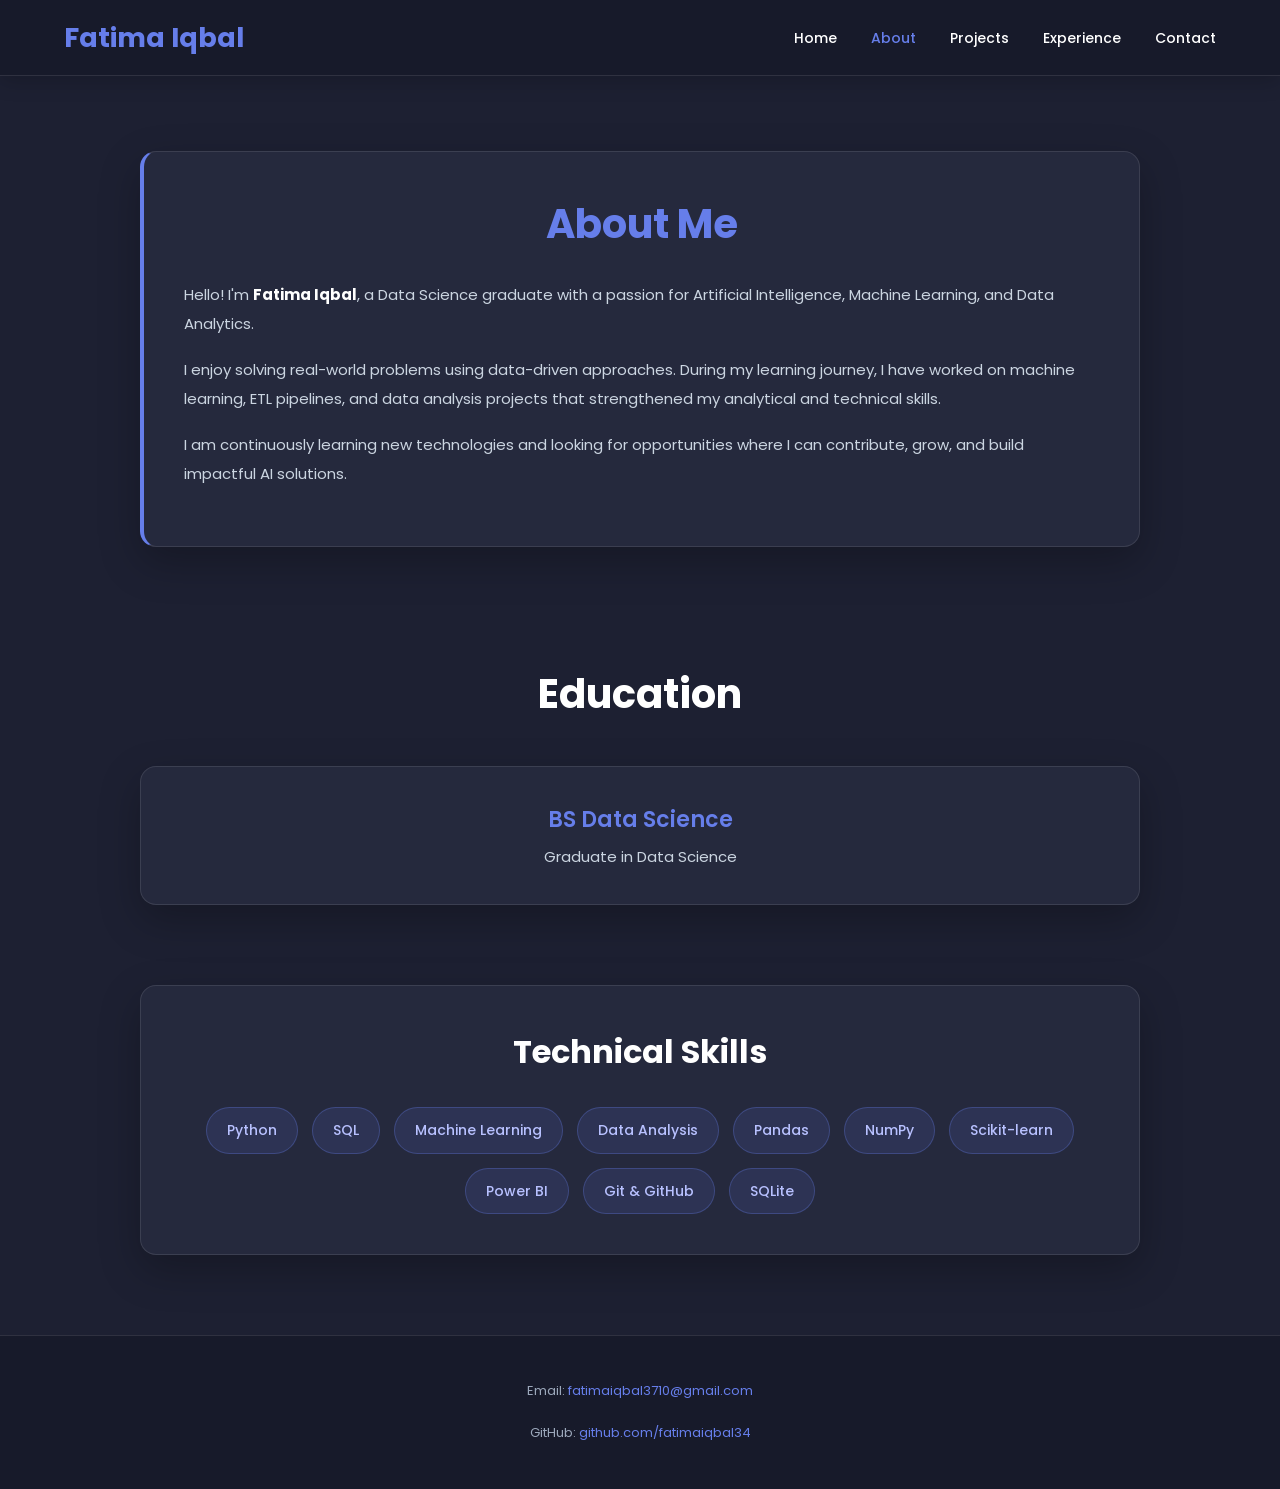
==== commit dd464e7e: "Update about.html" ====
--- a/about.html
+++ b/about.html
@@ -35,6 +35,11 @@
             <li>
                 <a href="experience.html">Experience</a>
             </li>
+            <li>
+    <a href="contact.html">
+        Contact
+    </a>
+</li>
         </ul>
 
     </nav>
--- a/style.css
+++ b/style.css
@@ -2,6 +2,7 @@
    FATIMA IQBAL - DATA SCIENCE / AI PORTFOLIO
    DARK NAVY + BLUE/PURPLE MODERN THEME
 ===================================================== */
+
 
 /* ================= GOOGLE FONT ================= */
 
@@ -88,7 +89,7 @@
 }
 
 
-/* Navigation */
+/* ================= NAVIGATION ================= */
 
 nav ul,
 .nav-links {
@@ -343,11 +344,6 @@
 
 /* =====================================================
    PROJECT IMAGES
-   IMPORTANT:
-   - No forced low-resolution rendering
-   - No unnecessary cropping
-   - No object-fit distortion
-   - Original image ratio preserved
 ===================================================== */
 
 .featured-project-image,
@@ -506,7 +502,7 @@
 }
 
 
-/* ================= TECHNICAL SKILLS ================= */
+/* ================= OLD SKILLS SUPPORT ================= */
 
 .skills {
     width: 90%;
@@ -516,69 +512,254 @@
     padding: 40px 35px;
 
     background: var(--bg-card);
+
+    border: 1px solid var(--border);
+
+    border-radius: var(--radius);
+
+    box-shadow: var(--shadow);
+
+    text-align: center;
+}
+
+.skills h2 {
+    color: var(--white);
+
+    font-size: 30px;
+
+    margin-bottom: 30px;
+}
+
+.skills span {
+    display: inline-flex;
+
+    align-items: center;
+    justify-content: center;
+
+    margin: 7px;
+
+    padding: 10px 18px;
+
+    background: rgba(102, 126, 234, 0.13);
+
+    color: #b8c1ff;
+
+    border: 1px solid rgba(102, 126, 234, 0.30);
+
+    border-radius: 30px;
+
+    font-size: 14px;
+
+    font-weight: 500;
+
+    transition: all 0.3s ease;
+}
+
+.skills span:hover {
+    background: var(--primary);
+
+    color: var(--white);
+
+    border-color: var(--primary);
+
+    transform: translateY(-4px);
+
+    box-shadow:
+        0 8px 20px rgba(102, 126, 234, 0.25);
+}
+
+
+/* ================= ABOUT PAGE ================= */
+
+.about {
+    width: 90%;
+    max-width: 1000px;
+
+    margin: 0 auto;
+
+    padding: 75px 0 35px;
+}
+
+.about-content {
+    background: var(--bg-card);
+
+    border: 1px solid var(--border);
+
+    border-left: 4px solid var(--primary);
+
+    border-radius: var(--radius);
+
+    padding: 40px;
+
+    box-shadow: var(--shadow);
+}
+
+.about-content h1 {
+    color: var(--primary);
+
+    font-size: 40px;
+
+    margin-bottom: 25px;
+}
+
+.about-content p {
+    color: var(--text-light);
+
+    font-size: 15px;
+
+    line-height: 1.9;
+
+    margin-bottom: 18px;
+}
+
+.about-content strong {
+    color: var(--white);
+}
+
+
+/* ================= EDUCATION ================= */
+
+.education {
+    width: 90%;
+    max-width: 1000px;
+    margin: 80px auto;
+    text-align: center;
+}
+
+.education h2 {
+    text-align: center;
+    color: var(--white);
+    font-size: 40px;
+    font-weight: 700;
+    margin-bottom: 40px;
+}
+
+.education .info-box {
+    width: 100%;
+    padding: 30px;
+    text-align: center;
+
+    background: var(--bg-card);
+
     border: 1px solid var(--border);
     border-radius: var(--radius);
 
     box-shadow: var(--shadow);
 
+    transition: 0.3s ease;
+}
+
+.education .info-box:hover {
+    transform: translateY(-5px);
+
+    background: var(--bg-card-hover);
+
+    border-color: rgba(102, 126, 234, 0.35);
+
+    box-shadow: var(--shadow-blue);
+}
+
+.education .info-box h3 {
+    color: var(--primary);
+
+    font-size: 22px;
+
+    font-weight: 600;
+
+    margin-bottom: 8px;
+}
+
+.education .info-box p {
+    color: var(--text-light);
+
+    font-size: 15px;
+
+    margin: 0;
+}
+/* =====================================================
+   TECHNICAL SKILLS - ABOUT PAGE
+===================================================== */
+
+.skills-section {
+    width: 90%;
+    max-width: 1000px;
+
+    margin: 80px auto;
+
+    padding: 40px;
+
+    background: var(--bg-card);
+
+    border: 1px solid var(--border);
+
+    border-radius: var(--radius);
+
+    box-shadow: var(--shadow);
+
     text-align: center;
 }
 
-.skills h2 {
-    color: var(--white);
-    font-size: 30px;
+.skills-section h2 {
+    color: var(--white);
+
+    font-size: 32px;
+
+    font-weight: 700;
+
     margin-bottom: 30px;
 }
 
-.skills span {
+.skill-container {
+    width: 100%;
+
+    display: flex;
+
+    justify-content: center;
+
+    align-items: center;
+
+    flex-wrap: wrap;
+
+    gap: 14px;
+}
+
+.skill-container span {
     display: inline-flex;
+
     align-items: center;
+
     justify-content: center;
 
-    margin: 7px;
-    padding: 10px 18px;
+    padding: 11px 20px;
 
     background: rgba(102, 126, 234, 0.13);
+
     color: #b8c1ff;
 
     border: 1px solid rgba(102, 126, 234, 0.30);
+
     border-radius: 30px;
 
     font-size: 14px;
+
     font-weight: 500;
 
     transition: all 0.3s ease;
-}
-
-.skills span:hover {
+
+    cursor: default;
+}
+
+.skill-container span:hover {
     background: var(--primary);
+
     color: var(--white);
 
     border-color: var(--primary);
 
     transform: translateY(-4px);
 
-    box-shadow: 0 8px 20px rgba(102, 126, 234, 0.25);
-}
-
-/* ================= PROJECT BUTTONS ================= */
-
-.project-buttons {
-    display: flex;
-
-    justify-content: center;
-
-    align-items: center;
-
-    gap: 20px;
-
-    margin: 40px auto;
-}
-
-.project-buttons .btn {
-    min-width: 190px;
-
-    text-align: center;
+    box-shadow:
+        0 8px 20px rgba(102, 126, 234, 0.30);
 }
 
 
@@ -778,93 +959,702 @@
 
 
 /* =====================================================
-   ABOUT PAGE
+   PROJECT BUTTONS
 ===================================================== */
 
-.about {
-    width: 90%;
-    max-width: 1000px;
-
-    margin: 0 auto;
-
-    padding: 75px 0 35px;
-}
-
-.about-content {
-    background: var(--bg-card);
-
-    border: 1px solid var(--border);
-
-    border-left: 4px solid var(--primary);
-
-    border-radius: var(--radius);
-
-    padding: 40px;
-
-    box-shadow: var(--shadow);
-}
-
-.about-content h1 {
-    color: var(--primary);
-
-    font-size: 40px;
-
-    margin-bottom: 25px;
-}
-
-.about-content p {
-    color: var(--text-light);
-
-    font-size: 15px;
-
-    line-height: 1.9;
-
-    margin-bottom: 18px;
-}
-/* ================= FOOTER ================= */
+.project-buttons {
+    display: flex;
+
+    justify-content: center;
+
+    align-items: center;
+
+    gap: 20px;
+
+    margin: 40px auto;
+}
+
+.project-buttons .btn {
+    min-width: 190px;
+
+    text-align: center;
+}
+
+
+/* =====================================================
+   FOOTER
+===================================================== */
 
 footer {
     width: 100%;
-    margin: 70px 0 0 0;
+
+    margin-top: 70px;
+
     padding: 40px 20px;
 
     background: var(--bg-dark);
+
     border-top: 1px solid var(--border);
 
-    text-align: center !important;
+    text-align: center;
 
     display: flex;
+
     flex-direction: column;
+
     align-items: center;
+
     justify-content: center;
 }
 
 footer h3,
 footer p {
     width: 100%;
+
     margin-left: auto;
     margin-right: auto;
-    text-align: center !important;
+
+    text-align: center;
 }
 
 footer h3 {
     color: var(--white);
+
     font-size: 22px;
+
     margin-bottom: 8px;
 }
 
 footer p {
     color: var(--text-muted);
+
     font-size: 13px;
+
     margin-top: 5px;
+
     margin-bottom: 5px;
 }
 
 footer a {
     color: var(--primary);
+
     text-decoration: none;
+
+    transition: 0.3s ease;
 }
 
 footer a:hover {
     color: var(--secondary);
 }
+
+
+/* =====================================================
+   RESPONSIVE DESIGN
+===================================================== */
+
+@media (max-width: 768px) {
+
+    nav {
+        flex-direction: column;
+
+        justify-content: center;
+
+        gap: 15px;
+
+        padding: 18px 0;
+    }
+
+    nav ul {
+        gap: 18px;
+
+        flex-wrap: wrap;
+
+        justify-content: center;
+    }
+
+    .hero {
+        flex-direction: column;
+
+        text-align: center;
+
+        min-height: auto;
+
+        padding: 80px 0;
+
+        gap: 50px;
+    }
+
+    .hero-text p {
+        margin-left: auto;
+        margin-right: auto;
+    }
+
+    .profile-circle {
+        width: 230px;
+        height: 230px;
+
+        font-size: 70px;
+    }
+
+    .featured,
+    .projects,
+    .about,
+    .education,
+    .skills,
+    .experience,
+    .why-me {
+        width: 90%;
+
+        margin: 60px auto;
+    }
+
+    .about {
+        padding-top: 55px;
+    }
+
+    .about-content {
+        padding: 28px;
+    }
+
+    .about-content h1 {
+        font-size: 32px;
+    }
+
+    .education h2 {
+        font-size: 32px;
+    }
+
+    .skills-section {
+        width: 90%;
+
+        padding: 30px 20px;
+
+        margin: 60px auto;
+    }
+
+    .skills-section h2 {
+        font-size: 28px;
+    }
+
+    .skill-container {
+        gap: 10px;
+    }
+
+    .skill-container span {
+        padding: 9px 15px;
+
+        font-size: 13px;
+    }
+
+    .project-buttons {
+        flex-direction: column;
+
+        gap: 12px;
+    }
+
+    .project-buttons .btn {
+        width: 100%;
+
+        max-width: 280px;
+    }
+
+    .experience-top {
+        flex-direction: column;
+
+        gap: 10px;
+    }
+
+    .experience-date {
+        align-self: flex-start;
+    }
+
+    footer {
+        padding: 35px 15px;
+    }
+}
+
+
+@media (max-width: 480px) {
+
+    .logo {
+        font-size: 23px;
+    }
+
+    nav ul {
+        gap: 12px;
+    }
+
+    nav ul li a {
+        font-size: 12px;
+    }
+
+    .hero-text h1 {
+        font-size: 38px;
+    }
+
+    .hero-text h3 {
+        font-size: 18px;
+    }
+
+    .hero-text p {
+        font-size: 14px;
+    }
+
+    .profile-circle {
+        width: 190px;
+        height: 190px;
+
+        font-size: 55px;
+    }
+
+    .featured h2,
+    .projects h1,
+    .about h1,
+    .education h2,
+    .experience h2 {
+        font-size: 30px;
+    }
+
+    .skills-section h2 {
+        font-size: 25px;
+    }
+
+    .skill-container span {
+        font-size: 12px;
+
+        padding: 8px 13px;
+    }
+
+    footer p {
+        font-size: 12px;
+    }
+}
+/* =====================================================
+   FINAL EDUCATION CENTER FIX
+===================================================== */
+
+section.education {
+    width: 100% !important;
+    max-width: 100% !important;
+
+    margin: 80px 0 !important;
+    padding: 0 5% !important;
+
+    display: flex !important;
+    flex-direction: column !important;
+
+    align-items: center !important;
+    justify-content: center !important;
+
+    text-align: center !important;
+}
+
+section.education h2 {
+    width: 100% !important;
+
+    margin: 0 auto 40px auto !important;
+
+    text-align: center !important;
+
+    color: var(--white) !important;
+    font-size: 40px !important;
+}
+
+section.education .info-box {
+    width: 100% !important;
+    max-width: 1000px !important;
+
+    margin: 0 auto !important;
+
+    padding: 35px !important;
+
+    display: flex !important;
+    flex-direction: column !important;
+
+    align-items: center !important;
+    justify-content: center !important;
+
+    text-align: center !important;
+
+    background: var(--bg-card) !important;
+
+    border: 1px solid var(--border) !important;
+    border-radius: var(--radius) !important;
+
+    box-shadow: var(--shadow) !important;
+}
+
+section.education .info-box h3 {
+    width: 100% !important;
+
+    margin: 0 0 8px 0 !important;
+
+    text-align: center !important;
+
+    color: var(--primary) !important;
+    font-size: 22px !important;
+}
+
+section.education .info-box p {
+    width: 100% !important;
+
+    margin: 0 !important;
+
+    text-align: center !important;
+
+    color: var(--text-light) !important;
+}
+/* =====================================================
+   CONTACT FORM
+===================================================== */
+
+.contact-section {
+    width: 90%;
+    max-width: 900px;
+
+    margin: 90px auto;
+
+    padding: 50px 40px;
+
+    background: var(--bg-card);
+
+    border: 1px solid var(--border);
+
+    border-radius: var(--radius);
+
+    box-shadow: var(--shadow);
+
+    text-align: center;
+}
+
+.contact-container h2 {
+    color: var(--white);
+
+    font-size: 38px;
+
+    margin-bottom: 12px;
+}
+
+.contact-container > p {
+    color: var(--text-muted);
+
+    font-size: 15px;
+
+    margin-bottom: 35px;
+}
+
+.contact-container form {
+    display: flex;
+
+    flex-direction: column;
+
+    gap: 20px;
+
+    text-align: left;
+}
+
+.form-group {
+    display: flex;
+
+    flex-direction: column;
+
+    gap: 8px;
+}
+
+.form-group label {
+    color: var(--white);
+
+    font-size: 14px;
+
+    font-weight: 500;
+}
+
+.form-group input,
+.form-group textarea {
+    width: 100%;
+
+    padding: 14px 16px;
+
+    background: var(--bg-dark);
+
+    color: var(--white);
+
+    border: 1px solid var(--border);
+
+    border-radius: 10px;
+
+    outline: none;
+
+    font-size: 14px;
+
+    transition: 0.3s ease;
+
+    resize: vertical;
+}
+
+.form-group input::placeholder,
+.form-group textarea::placeholder {
+    color: var(--text-muted);
+}
+
+.form-group input:focus,
+.form-group textarea:focus {
+    border-color: var(--primary);
+
+    box-shadow: 0 0 0 3px rgba(102, 126, 234, 0.12);
+}
+
+.contact-btn {
+    margin-top: 10px;
+
+    padding: 14px 25px;
+
+    background: var(--primary);
+
+    color: var(--white);
+
+    border: none;
+
+    border-radius: 8px;
+
+    font-family: 'Poppins', sans-serif;
+
+    font-size: 14px;
+
+    font-weight: 600;
+
+    cursor: pointer;
+
+    transition: 0.3s ease;
+}
+
+.contact-btn:hover {
+    background: var(--primary-dark);
+
+    transform: translateY(-3px);
+
+    box-shadow: 0 10px 25px rgba(102, 126, 234, 0.28);
+}
+
+
+/* ================= CONTACT RESPONSIVE ================= */
+
+@media (max-width: 768px) {
+
+    .contact-section {
+        width: 90%;
+
+        padding: 35px 25px;
+
+        margin: 60px auto;
+    }
+
+    .contact-container h2 {
+        font-size: 30px;
+    }
+
+}
+
+@media (max-width: 480px) {
+
+    .contact-section {
+        padding: 30px 20px;
+    }
+
+    .contact-container h2 {
+        font-size: 26px;
+    }
+
+}
+/* =====================================================
+   CONTACT PAGE
+===================================================== */
+
+.contact-section {
+    width: 90%;
+    max-width: 900px;
+
+    margin: 0 auto;
+
+    padding: 80px 0 90px;
+}
+
+.contact-container {
+    width: 100%;
+
+    padding: 45px;
+
+    background: var(--bg-card);
+
+    border: 1px solid var(--border);
+
+    border-radius: var(--radius);
+
+    box-shadow: var(--shadow);
+
+    text-align: center;
+}
+
+.contact-container h1 {
+    color: var(--white);
+
+    font-size: 42px;
+
+    font-weight: 700;
+
+    margin-bottom: 12px;
+}
+
+.contact-container > p {
+    color: var(--text-muted);
+
+    font-size: 15px;
+
+    line-height: 1.8;
+
+    max-width: 650px;
+
+    margin: 0 auto 35px;
+}
+
+
+/* ================= FORM ================= */
+
+.contact-container form {
+    display: flex;
+
+    flex-direction: column;
+
+    gap: 20px;
+
+    text-align: left;
+}
+
+.form-group {
+    display: flex;
+
+    flex-direction: column;
+
+    gap: 8px;
+}
+
+.form-group label {
+    color: var(--white);
+
+    font-size: 14px;
+
+    font-weight: 500;
+}
+
+.form-group input,
+.form-group textarea {
+    width: 100%;
+
+    padding: 14px 16px;
+
+    background: var(--bg-dark);
+
+    color: var(--white);
+
+    border: 1px solid var(--border);
+
+    border-radius: 10px;
+
+    outline: none;
+
+    font-family: 'Poppins', sans-serif;
+
+    font-size: 14px;
+
+    transition: 0.3s ease;
+}
+
+.form-group input::placeholder,
+.form-group textarea::placeholder {
+    color: var(--text-muted);
+}
+
+.form-group input:focus,
+.form-group textarea:focus {
+    border-color: var(--primary);
+
+    box-shadow:
+        0 0 0 3px rgba(102, 126, 234, 0.12);
+}
+
+.form-group textarea {
+    resize: vertical;
+
+    min-height: 150px;
+}
+
+
+/* ================= SEND BUTTON ================= */
+
+.contact-btn {
+    width: 100%;
+
+    padding: 14px 25px;
+
+    margin-top: 5px;
+
+    background: var(--primary);
+
+    color: var(--white);
+
+    border: none;
+
+    border-radius: 8px;
+
+    font-family: 'Poppins', sans-serif;
+
+    font-size: 15px;
+
+    font-weight: 600;
+
+    cursor: pointer;
+
+    transition: 0.3s ease;
+}
+
+.contact-btn:hover {
+    background: var(--primary-dark);
+
+    transform: translateY(-3px);
+
+    box-shadow:
+        0 10px 25px rgba(102, 126, 234, 0.28);
+}
+
+
+/* ================= MOBILE ================= */
+
+@media (max-width: 768px) {
+
+    .contact-section {
+        width: 90%;
+
+        padding: 60px 0;
+    }
+
+    .contact-container {
+        padding: 30px 22px;
+    }
+
+    .contact-container h1 {
+        font-size: 32px;
+    }
+
+}
+
+@media (max-width: 480px) {
+
+    .contact-container {
+        padding: 25px 18px;
+    }
+
+    .contact-container h1 {
+        font-size: 28px;
+    }
+
+}
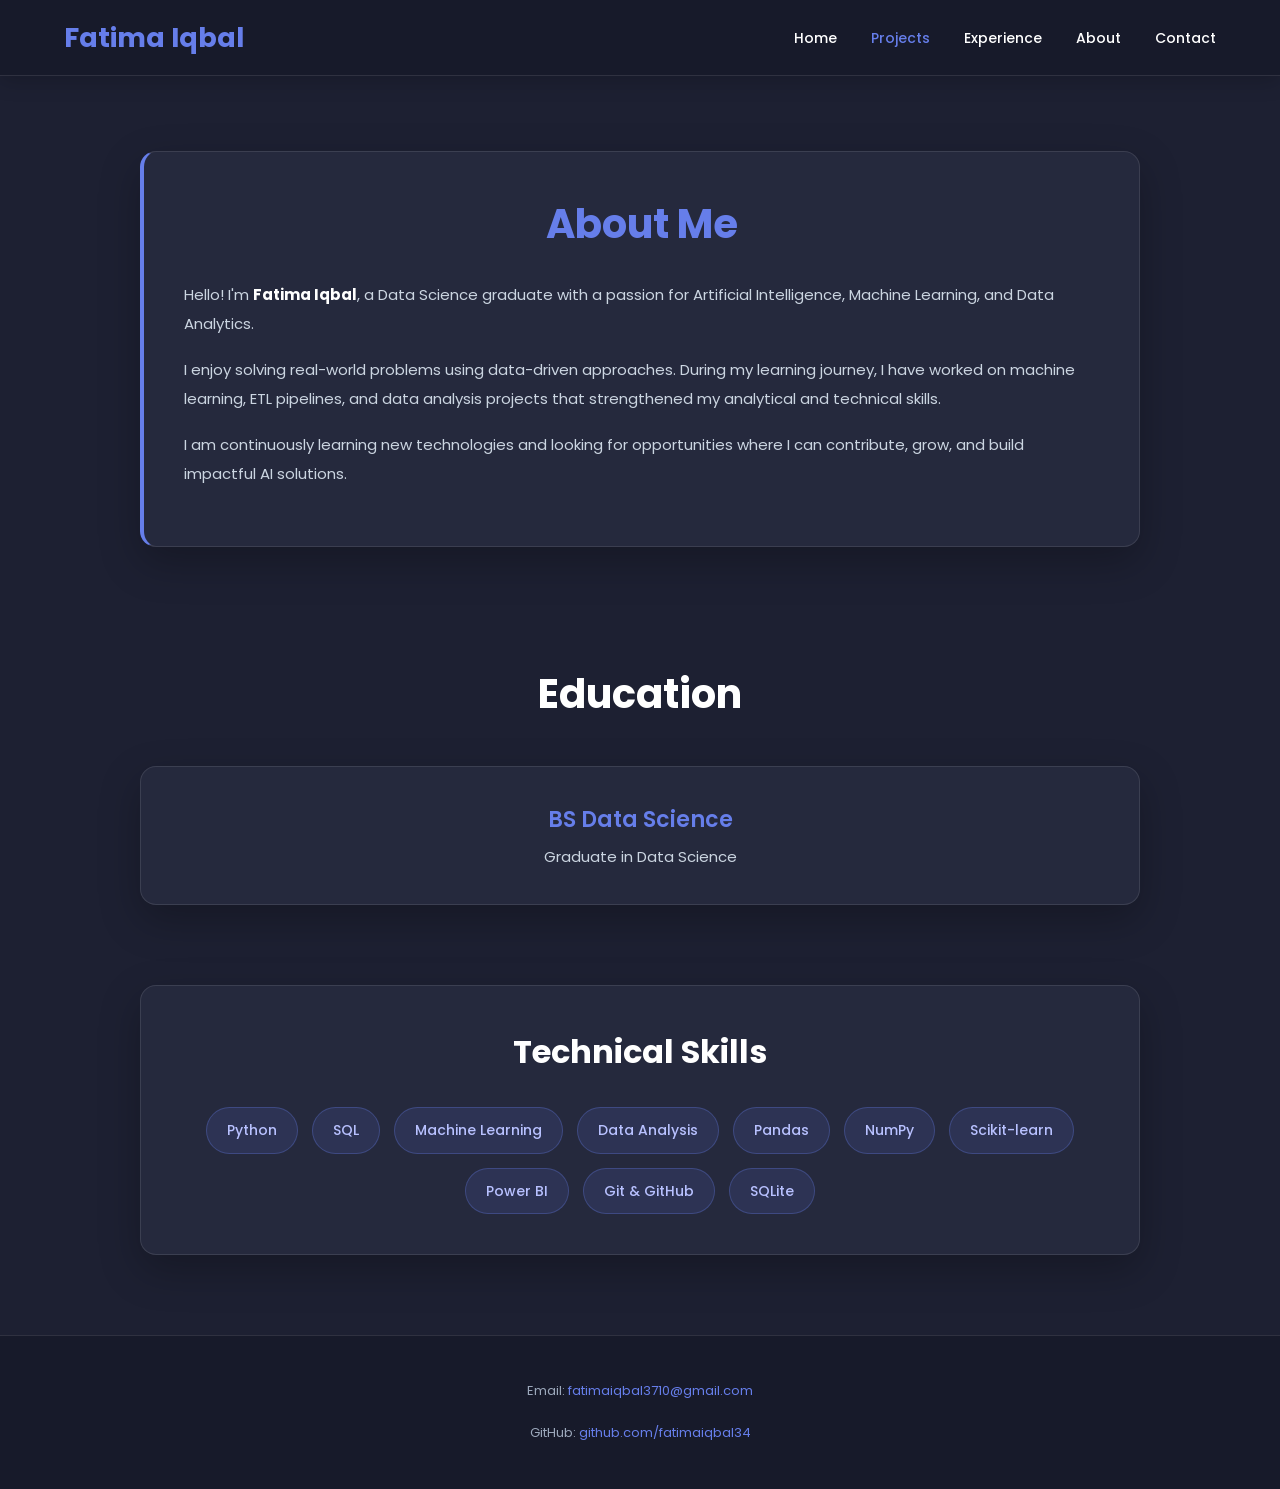
==== commit c06d1cbe: "Update about.html" ====
--- a/about.html
+++ b/about.html
@@ -2,47 +2,88 @@
 <html lang="en">
 
 <head>
+
     <meta charset="UTF-8">
-    <meta name="viewport" content="width=device-width, initial-scale=1.0">
-
-    <title>About | Fatima Iqbal</title>
+
+    <meta name="viewport"
+          content="width=device-width, initial-scale=1.0">
+
+    <title>About | Fatima Iqbal - AI Software Engineer</title>
+
+    <meta name="description"
+          content="Learn about Fatima Iqbal, a Data Science graduate with skills in Artificial Intelligence, Machine Learning, Data Analysis, Python, SQL, and Power BI.">
+
+    <meta name="author"
+          content="Fatima Iqbal">
+
+    <!-- Social Share Preview -->
+
+    <meta property="og:title"
+          content="About Fatima Iqbal | AI Software Engineer">
+
+    <meta property="og:description"
+          content="Data Science graduate specializing in Artificial Intelligence, Machine Learning, Data Analysis, Python, SQL, and AI solutions.">
+
+    <meta property="og:type"
+          content="website">
+
+    <meta property="og:url"
+          content="https://fatimaiqbal34.github.io/my-portfolio/about.html">
 
     <link rel="stylesheet" href="style.css">
+
 </head>
 
+
 <body>
 
+
 <!-- ================= HEADER ================= -->
 
 <header>
+
     <nav>
 
-        <h2 class="logo">Fatima Iqbal</h2>
+        <h2 class="logo">
+            Fatima Iqbal
+        </h2>
 
         <ul>
-            <li>
-                <a href="index.html">Home</a>
-            </li>
-
-            <li>
-                <a href="about.html" class="active">About</a>
-            </li>
-
-            <li>
-                <a href="projects.html">Projects</a>
-            </li>
-
-            <li>
-                <a href="experience.html">Experience</a>
-            </li>
-            <li>
-    <a href="contact.html">
-        Contact
-    </a>
-</li>
+
+            <li>
+                <a href="index.html">
+                    Home
+                </a>
+            </li>
+
+            <li>
+                <a href="about.html" class="active">
+                    Projects
+                </a>
+            </li>
+
+            <li>
+                <a href="projects.html">
+                    Experience
+                </a>
+            </li>
+
+            <li>
+                <a href="experience.html">
+                    About
+                </a>
+            </li>
+
+            <li>
+                <a href="contact.html">
+                    Contact
+                </a>
+            </li>
+
         </ul>
 
     </nav>
+
 </header>
 
 
@@ -52,7 +93,9 @@
 
     <div class="about-content">
 
-        <h1>About Me</h1>
+        <h1>
+            About Me
+        </h1>
 
         <p>
             Hello! I'm <strong>Fatima Iqbal</strong>, a Data Science graduate
@@ -82,13 +125,19 @@
 
 <section class="education">
 
-    <h2>Education</h2>
+    <h2>
+        Education
+    </h2>
 
     <div class="info-box">
 
-        <h3>BS Data Science</h3>
-
-        <p>Graduate in Data Science</p>
+        <h3>
+            BS Data Science
+        </h3>
+
+        <p>
+            Graduate in Data Science
+        </p>
 
     </div>
 
@@ -99,7 +148,9 @@
 
 <section class="skills-section">
 
-    <h2>Technical Skills</h2>
+    <h2>
+        Technical Skills
+    </h2>
 
     <div class="skill-container">
 
@@ -124,7 +175,9 @@
 <footer>
 
     <p>
+
         Email:
+
         <a href="mailto:fatimaiqbal3710@gmail.com">
             fatimaiqbal3710@gmail.com
         </a>
@@ -132,13 +185,20 @@
         <br><br>
 
         GitHub:
-        <a href="https://github.com/fatimaiqbal34" target="_blank">
+
+        <a
+            href="https://github.com/fatimaiqbal34"
+            target="_blank"
+            rel="noopener noreferrer"
+        >
             github.com/fatimaiqbal34
         </a>
+
     </p>
 
 </footer>
 
 
 </body>
+
 </html>
--- a/style.css
+++ b/style.css
@@ -216,7 +216,62 @@
 }
 
 
-/* ================= BUTTON ================= */
+/* ================= HERO BUTTONS - SIDE BY SIDE ================= */
+
+.hero-buttons {
+    display: flex;
+    flex-wrap: wrap;
+    gap: 14px;
+    align-items: center;
+    justify-content: flex-start;
+    margin-top: 15px;
+}
+
+.hero-buttons .btn {
+    white-space: nowrap;
+    padding: 13px 28px;
+    min-height: 48px;
+    min-width: 120px;
+    display: inline-flex;
+    align-items: center;
+    justify-content: center;
+    font-size: 14px;
+    font-weight: 600;
+    border-radius: 8px;
+    text-decoration: none;
+    transition: all 0.3s ease;
+    border: none;
+    cursor: pointer;
+}
+
+/* Primary Button (View Projects) */
+.hero-buttons .btn-primary {
+    background: #667eea;
+    color: #ffffff;
+    box-shadow: 0 8px 20px rgba(102, 126, 234, 0.25);
+}
+
+.hero-buttons .btn-primary:hover {
+    background: #586ed8;
+    transform: translateY(-3px);
+    box-shadow: 0 12px 25px rgba(102, 126, 234, 0.35);
+}
+
+/* Secondary Button (Download CV, Book Meeting) */
+.hero-buttons .btn-secondary {
+    background: transparent;
+    color: #ffffff;
+    border: 1.5px solid rgba(255, 255, 255, 0.25);
+}
+
+.hero-buttons .btn-secondary:hover {
+    background: rgba(255, 255, 255, 0.08);
+    border-color: #667eea;
+    transform: translateY(-3px);
+}
+
+
+/* ================= GENERAL BUTTON ================= */
 
 .btn {
     display: inline-block;
@@ -676,6 +731,8 @@
 
     margin: 0;
 }
+
+
 /* =====================================================
    TECHNICAL SKILLS - ABOUT PAGE
 ===================================================== */
@@ -1094,6 +1151,17 @@
         height: 230px;
 
         font-size: 70px;
+    }
+
+    /* Hero buttons - center on tablet */
+    .hero-buttons {
+        justify-content: center;
+    }
+
+    .hero-buttons .btn {
+        padding: 12px 22px;
+        font-size: 13px;
+        min-width: 100px;
     }
 
     .featured,
@@ -1185,15 +1253,18 @@
     }
 
     nav ul li a {
-        font-size: 12px;
+        font-size: 14px;
+        padding: 8px 12px;
+        min-height: 44px;
+        min-width: 44px;
     }
 
     .hero-text h1 {
-        font-size: 38px;
+        font-size: 32px;
     }
 
     .hero-text h3 {
-        font-size: 18px;
+        font-size: 16px;
     }
 
     .hero-text p {
@@ -1205,6 +1276,19 @@
         height: 190px;
 
         font-size: 55px;
+    }
+
+    /* Hero buttons - center on mobile */
+    .hero-buttons {
+        justify-content: center;
+        gap: 10px;
+    }
+
+    .hero-buttons .btn {
+        font-size: 12px;
+        padding: 10px 16px;
+        min-width: 80px;
+        min-height: 44px;
     }
 
     .featured h2,
@@ -1229,6 +1313,8 @@
         font-size: 12px;
     }
 }
+
+
 /* =====================================================
    FINAL EDUCATION CENTER FIX
 ===================================================== */
@@ -1304,17 +1390,25 @@
 
     color: var(--text-light) !important;
 }
+
+
 /* =====================================================
-   CONTACT FORM
+   CONTACT PAGE
 ===================================================== */
 
 .contact-section {
     width: 90%;
     max-width: 900px;
 
-    margin: 90px auto;
-
-    padding: 50px 40px;
+    margin: 0 auto;
+
+    padding: 80px 0 90px;
+}
+
+.contact-container {
+    width: 100%;
+
+    padding: 45px;
 
     background: var(--bg-card);
 
@@ -1322,17 +1416,25 @@
 
     border-radius: var(--radius);
 
+    border-left: 5px solid var(--primary);
+
     box-shadow: var(--shadow);
 
     text-align: center;
 }
 
-.contact-container h2 {
+.contact-container h1 {
     color: var(--white);
 
-    font-size: 38px;
+    font-size: 42px;
+
+    font-weight: 700;
 
     margin-bottom: 12px;
+}
+
+.contact-container h1 span {
+    color: var(--primary);
 }
 
 .contact-container > p {
@@ -1340,8 +1442,15 @@
 
     font-size: 15px;
 
-    margin-bottom: 35px;
-}
+    line-height: 1.8;
+
+    max-width: 650px;
+
+    margin: 0 auto 35px;
+}
+
+
+/* ================= FORM ================= */
 
 .contact-container form {
     display: flex;
@@ -1377,7 +1486,7 @@
 
     background: var(--bg-dark);
 
-    color: var(--white);
+    color: var(--text-light);
 
     border: 1px solid var(--border);
 
@@ -1385,29 +1494,44 @@
 
     outline: none;
 
+    font-family: 'Poppins', sans-serif;
+
     font-size: 14px;
 
     transition: 0.3s ease;
 
-    resize: vertical;
+    box-sizing: border-box;
 }
 
 .form-group input::placeholder,
 .form-group textarea::placeholder {
     color: var(--text-muted);
+    opacity: 1;
 }
 
 .form-group input:focus,
 .form-group textarea:focus {
     border-color: var(--primary);
 
-    box-shadow: 0 0 0 3px rgba(102, 126, 234, 0.12);
-}
-
-.contact-btn {
-    margin-top: 10px;
-
-    padding: 14px 25px;
+    box-shadow: 0 0 0 3px rgba(102, 126, 234, 0.15);
+    color: var(--white);
+}
+
+.form-group textarea {
+    resize: vertical;
+
+    min-height: 150px;
+}
+
+
+/* ================= SEND BUTTON ================= */
+
+.send-btn {
+    width: 100%;
+
+    padding: 16px 25px;
+
+    margin-top: 5px;
 
     background: var(--primary);
 
@@ -1415,25 +1539,29 @@
 
     border: none;
 
-    border-radius: 8px;
+    border-radius: 10px;
 
     font-family: 'Poppins', sans-serif;
 
-    font-size: 14px;
+    font-size: 15px;
 
     font-weight: 600;
 
     cursor: pointer;
 
-    transition: 0.3s ease;
-}
-
-.contact-btn:hover {
+    transition: all 0.3s ease;
+}
+
+.send-btn:hover {
     background: var(--primary-dark);
 
     transform: translateY(-3px);
 
-    box-shadow: 0 10px 25px rgba(102, 126, 234, 0.28);
+    box-shadow: 0 10px 25px rgba(102, 126, 234, 0.30);
+}
+
+.send-btn:active {
+    transform: translateY(0);
 }
 
 
@@ -1444,196 +1572,6 @@
     .contact-section {
         width: 90%;
 
-        padding: 35px 25px;
-
-        margin: 60px auto;
-    }
-
-    .contact-container h2 {
-        font-size: 30px;
-    }
-
-}
-
-@media (max-width: 480px) {
-
-    .contact-section {
-        padding: 30px 20px;
-    }
-
-    .contact-container h2 {
-        font-size: 26px;
-    }
-
-}
-/* =====================================================
-   CONTACT PAGE
-===================================================== */
-
-.contact-section {
-    width: 90%;
-    max-width: 900px;
-
-    margin: 0 auto;
-
-    padding: 80px 0 90px;
-}
-
-.contact-container {
-    width: 100%;
-
-    padding: 45px;
-
-    background: var(--bg-card);
-
-    border: 1px solid var(--border);
-
-    border-radius: var(--radius);
-
-    box-shadow: var(--shadow);
-
-    text-align: center;
-}
-
-.contact-container h1 {
-    color: var(--white);
-
-    font-size: 42px;
-
-    font-weight: 700;
-
-    margin-bottom: 12px;
-}
-
-.contact-container > p {
-    color: var(--text-muted);
-
-    font-size: 15px;
-
-    line-height: 1.8;
-
-    max-width: 650px;
-
-    margin: 0 auto 35px;
-}
-
-
-/* ================= FORM ================= */
-
-.contact-container form {
-    display: flex;
-
-    flex-direction: column;
-
-    gap: 20px;
-
-    text-align: left;
-}
-
-.form-group {
-    display: flex;
-
-    flex-direction: column;
-
-    gap: 8px;
-}
-
-.form-group label {
-    color: var(--white);
-
-    font-size: 14px;
-
-    font-weight: 500;
-}
-
-.form-group input,
-.form-group textarea {
-    width: 100%;
-
-    padding: 14px 16px;
-
-    background: var(--bg-dark);
-
-    color: var(--white);
-
-    border: 1px solid var(--border);
-
-    border-radius: 10px;
-
-    outline: none;
-
-    font-family: 'Poppins', sans-serif;
-
-    font-size: 14px;
-
-    transition: 0.3s ease;
-}
-
-.form-group input::placeholder,
-.form-group textarea::placeholder {
-    color: var(--text-muted);
-}
-
-.form-group input:focus,
-.form-group textarea:focus {
-    border-color: var(--primary);
-
-    box-shadow:
-        0 0 0 3px rgba(102, 126, 234, 0.12);
-}
-
-.form-group textarea {
-    resize: vertical;
-
-    min-height: 150px;
-}
-
-
-/* ================= SEND BUTTON ================= */
-
-.contact-btn {
-    width: 100%;
-
-    padding: 14px 25px;
-
-    margin-top: 5px;
-
-    background: var(--primary);
-
-    color: var(--white);
-
-    border: none;
-
-    border-radius: 8px;
-
-    font-family: 'Poppins', sans-serif;
-
-    font-size: 15px;
-
-    font-weight: 600;
-
-    cursor: pointer;
-
-    transition: 0.3s ease;
-}
-
-.contact-btn:hover {
-    background: var(--primary-dark);
-
-    transform: translateY(-3px);
-
-    box-shadow:
-        0 10px 25px rgba(102, 126, 234, 0.28);
-}
-
-
-/* ================= MOBILE ================= */
-
-@media (max-width: 768px) {
-
-    .contact-section {
-        width: 90%;
-
         padding: 60px 0;
     }
 
@@ -1645,6 +1583,11 @@
         font-size: 32px;
     }
 
+    .form-group input,
+    .form-group textarea {
+        font-size: 16px;
+        padding: 16px;
+    }
 }
 
 @media (max-width: 480px) {
@@ -1657,4 +1600,185 @@
         font-size: 28px;
     }
 
-}
+    .send-btn {
+        font-size: 14px;
+        padding: 14px 20px;
+    }
+}
+
+
+/* =====================================================
+   FIX - AUTOCOMPLETE / SUGGESTION BACKGROUND
+===================================================== */
+
+/* Chrome, Safari, Edge */
+input:-webkit-autofill,
+input:-webkit-autofill:hover,
+input:-webkit-autofill:focus,
+input:-webkit-autofill:active,
+textarea:-webkit-autofill,
+textarea:-webkit-autofill:hover,
+textarea:-webkit-autofill:focus,
+textarea:-webkit-autofill:active {
+    -webkit-box-shadow: 0 0 0 1000px #1d2032 inset !important;
+    -webkit-text-fill-color: #e5e7eb !important;
+    background-color: #1d2032 !important;
+    background: #1d2032 !important;
+    border-color: #667eea !important;
+    transition: background-color 5000s ease-in-out 0s;
+}
+
+/* Firefox */
+input:-moz-autofill,
+textarea:-moz-autofill {
+    background-color: #1d2032 !important;
+    color: #e5e7eb !important;
+    border-color: #667eea !important;
+}
+/* =====================================================
+   MASTER AI STACK CASE STUDY
+===================================================== */
+
+.case-study {
+    max-width: 1000px;
+    margin: 0 auto;
+    padding: 70px 20px;
+}
+
+.case-study-hero {
+    text-align: center;
+    margin-bottom: 60px;
+}
+
+.case-study-label {
+    color: #2563eb;
+    font-weight: 700;
+    letter-spacing: 2px;
+    font-size: 14px;
+}
+
+.case-study-hero h1 {
+    font-size: 46px;
+    margin: 15px 0;
+}
+
+.case-study-subtitle {
+    max-width: 750px;
+    margin: 0 auto;
+    font-size: 18px;
+    line-height: 1.7;
+}
+
+.case-study-buttons {
+    display: flex;
+    justify-content: center;
+    gap: 15px;
+    flex-wrap: wrap;
+    margin-top: 30px;
+}
+
+.secondary-btn {
+    background: transparent;
+    color: #2563eb;
+    border: 2px solid #2563eb;
+}
+
+.secondary-btn:hover {
+    background: #2563eb;
+    color: white;
+}
+
+.case-study-section {
+    margin-bottom: 55px;
+}
+
+.case-study-section h2 {
+    font-size: 30px;
+    margin-bottom: 20px;
+    color: #2563eb;
+}
+
+.case-study-section p {
+    line-height: 1.8;
+    font-size: 16px;
+    margin-bottom: 15px;
+}
+
+.case-study-list {
+    padding-left: 25px;
+    line-height: 2;
+}
+
+.case-study-list li {
+    margin-bottom: 8px;
+}
+
+.tech-grid {
+    display: grid;
+    grid-template-columns: repeat(2, 1fr);
+    gap: 20px;
+}
+
+.tech-box {
+    padding: 25px;
+    border: 1px solid #e5e7eb;
+    border-radius: 12px;
+    background: #ffffff;
+    box-shadow: 0 4px 15px rgba(0, 0, 0, 0.05);
+}
+
+.tech-box h3 {
+    margin-top: 0;
+    color: #2563eb;
+}
+
+.tech-box p {
+    margin-bottom: 0;
+}
+
+.skills-list {
+    display: flex;
+    flex-wrap: wrap;
+    gap: 12px;
+}
+
+.skills-list span {
+    padding: 10px 16px;
+    border-radius: 20px;
+    background: #eff6ff;
+    color: #2563eb;
+    font-weight: 600;
+}
+
+.project-links {
+    text-align: center;
+}
+
+
+/* =====================================================
+   RESPONSIVE CASE STUDY
+===================================================== */
+
+@media (max-width: 700px) {
+
+    .case-study {
+        padding: 45px 18px;
+    }
+
+    .case-study-hero h1 {
+        font-size: 34px;
+    }
+
+    .case-study-subtitle {
+        font-size: 16px;
+    }
+
+    .case-study-section h2 {
+        font-size: 25px;
+    }
+
+    .tech-grid {
+        grid-template-columns: 1fr;
+    }
+
+}
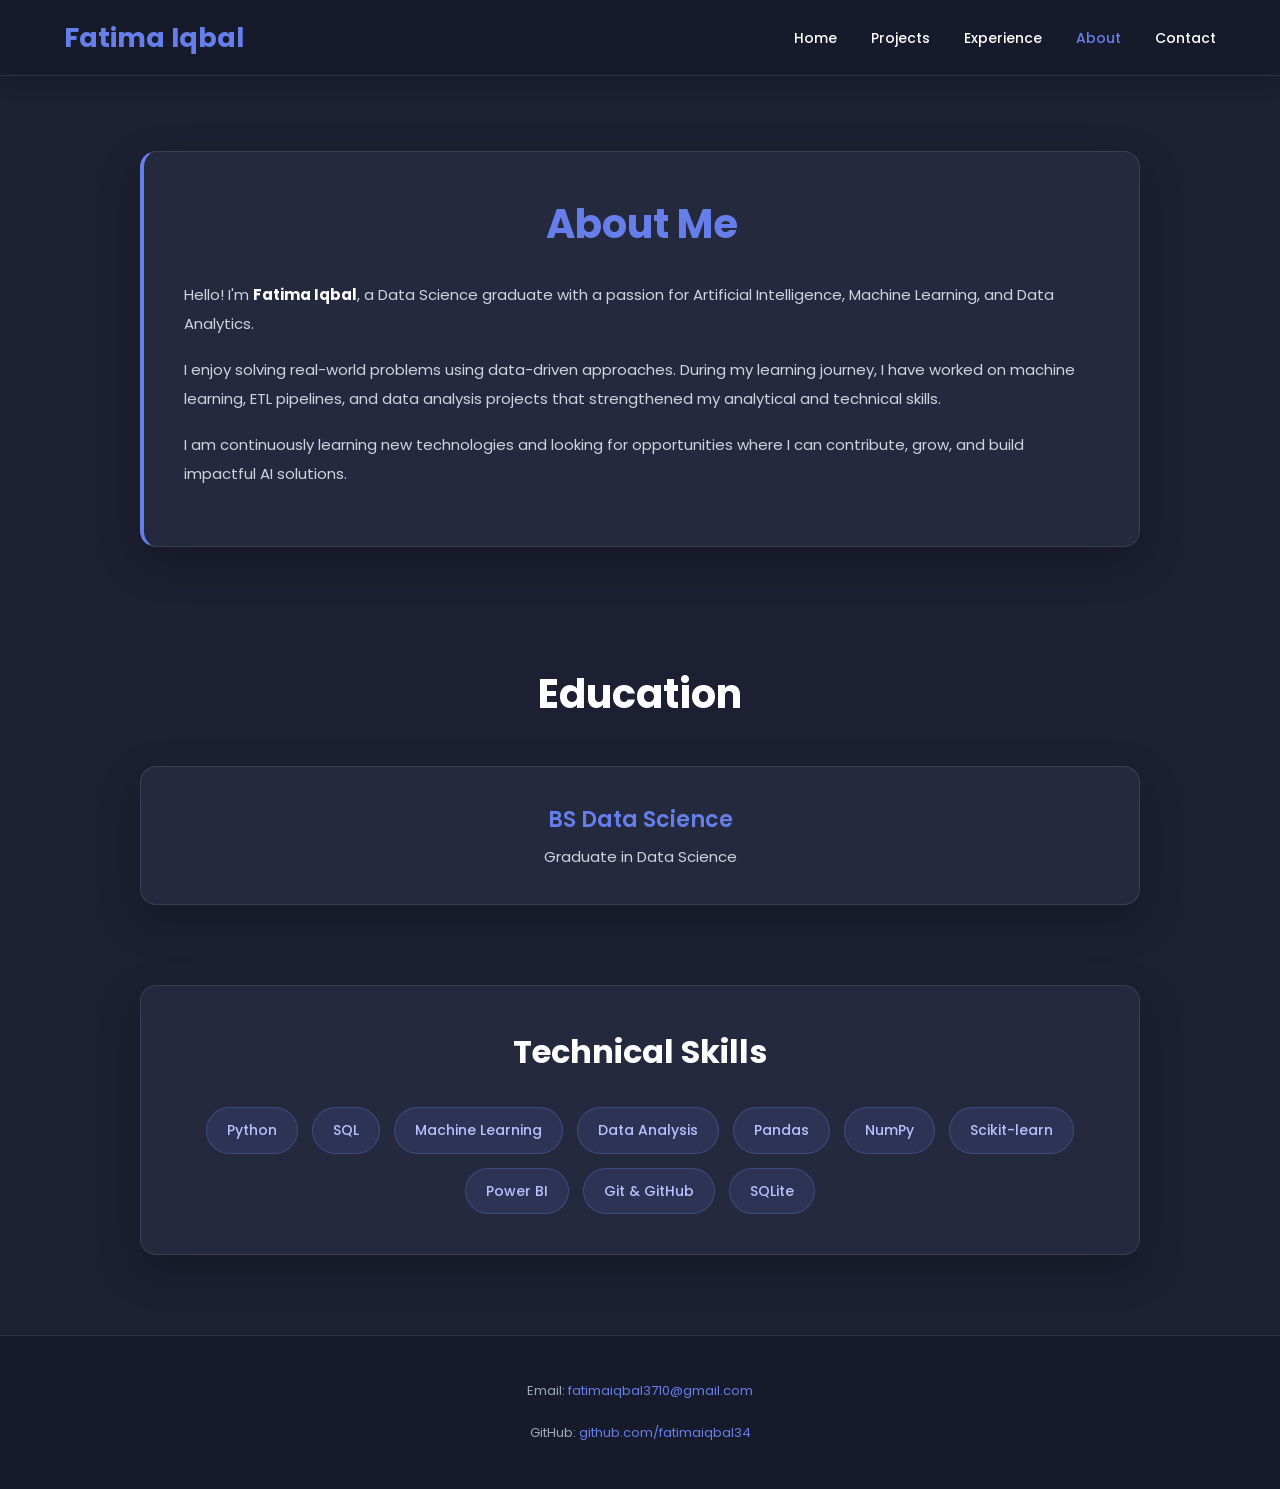
==== commit f791f5a7: "Update about.html" ====
--- a/about.html
+++ b/about.html
@@ -57,19 +57,19 @@
             </li>
 
             <li>
+                <a href="projects.html">
+                    Projects
+                </a>
+            </li>
+
+            <li>
+                <a href="experience.html">
+                    Experience
+                </a>
+            </li>
+
+            <li>
                 <a href="about.html" class="active">
-                    Projects
-                </a>
-            </li>
-
-            <li>
-                <a href="projects.html">
-                    Experience
-                </a>
-            </li>
-
-            <li>
-                <a href="experience.html">
                     About
                 </a>
             </li>
